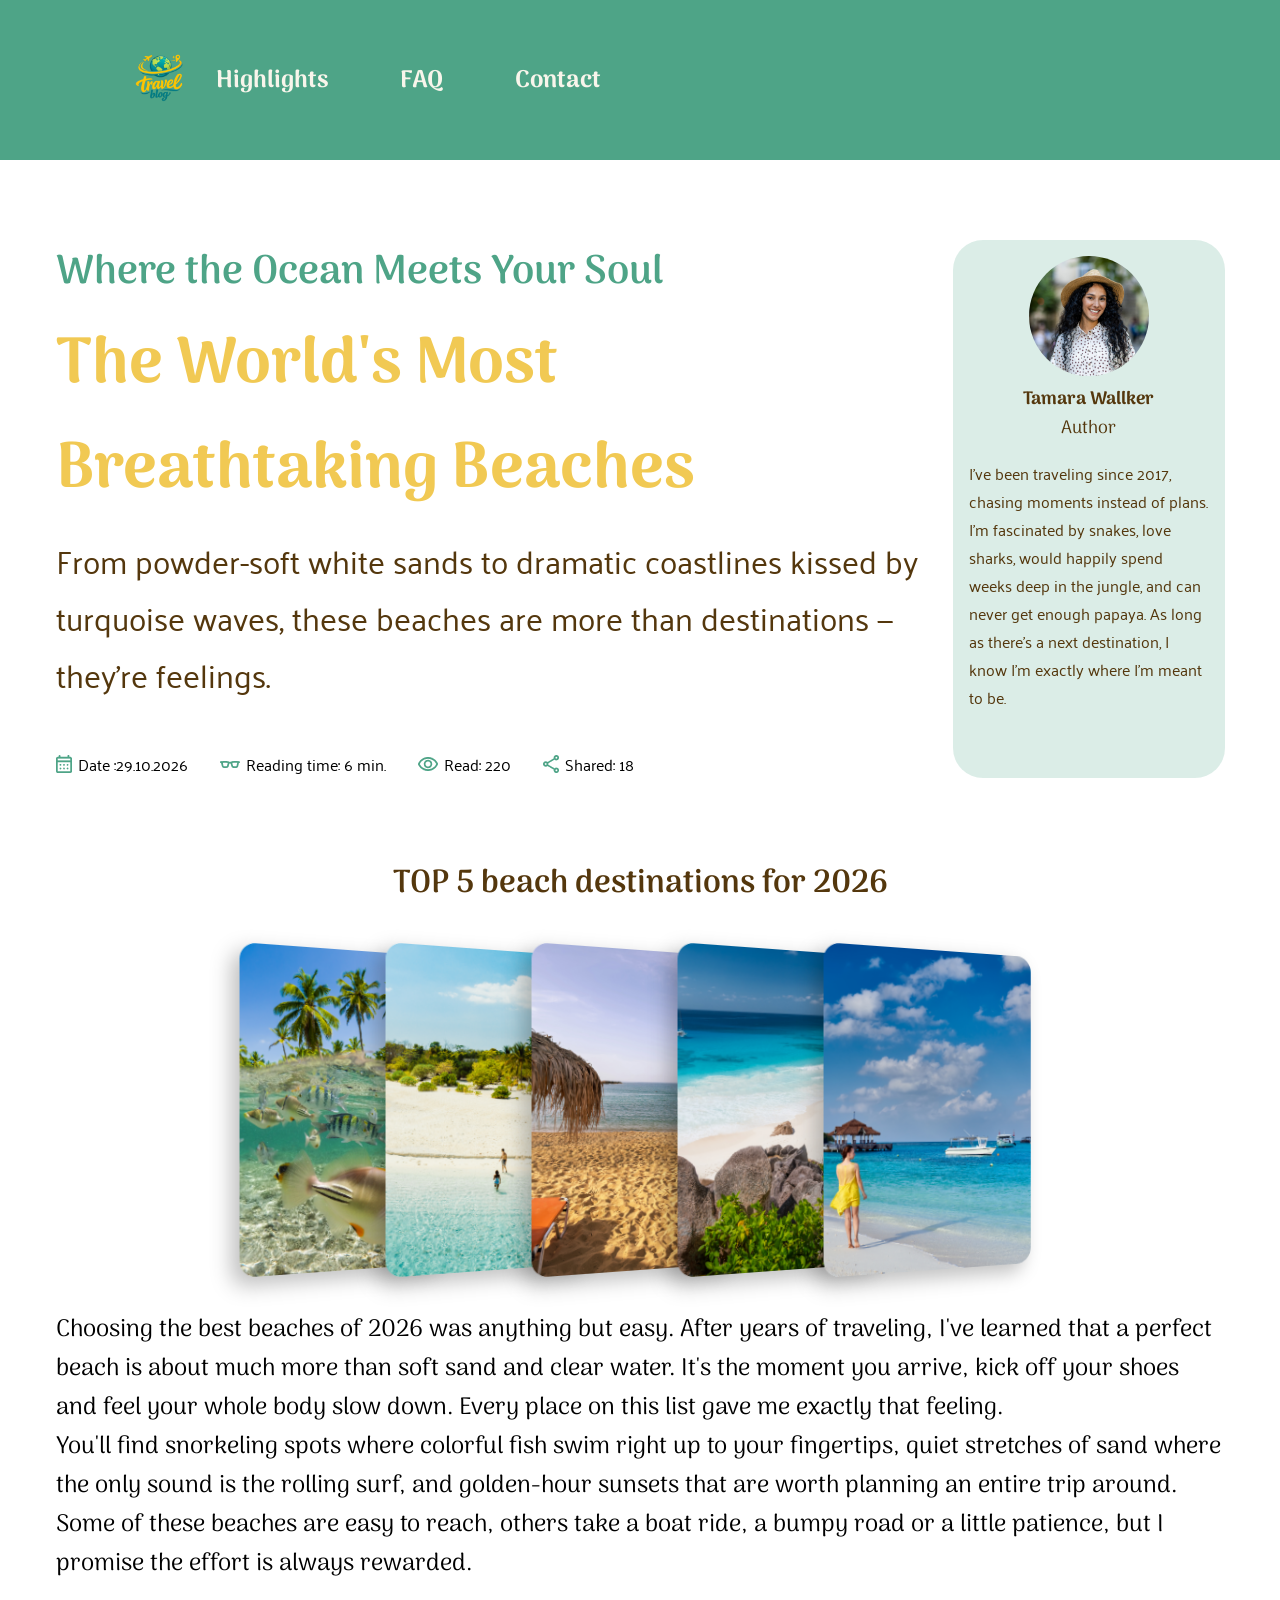
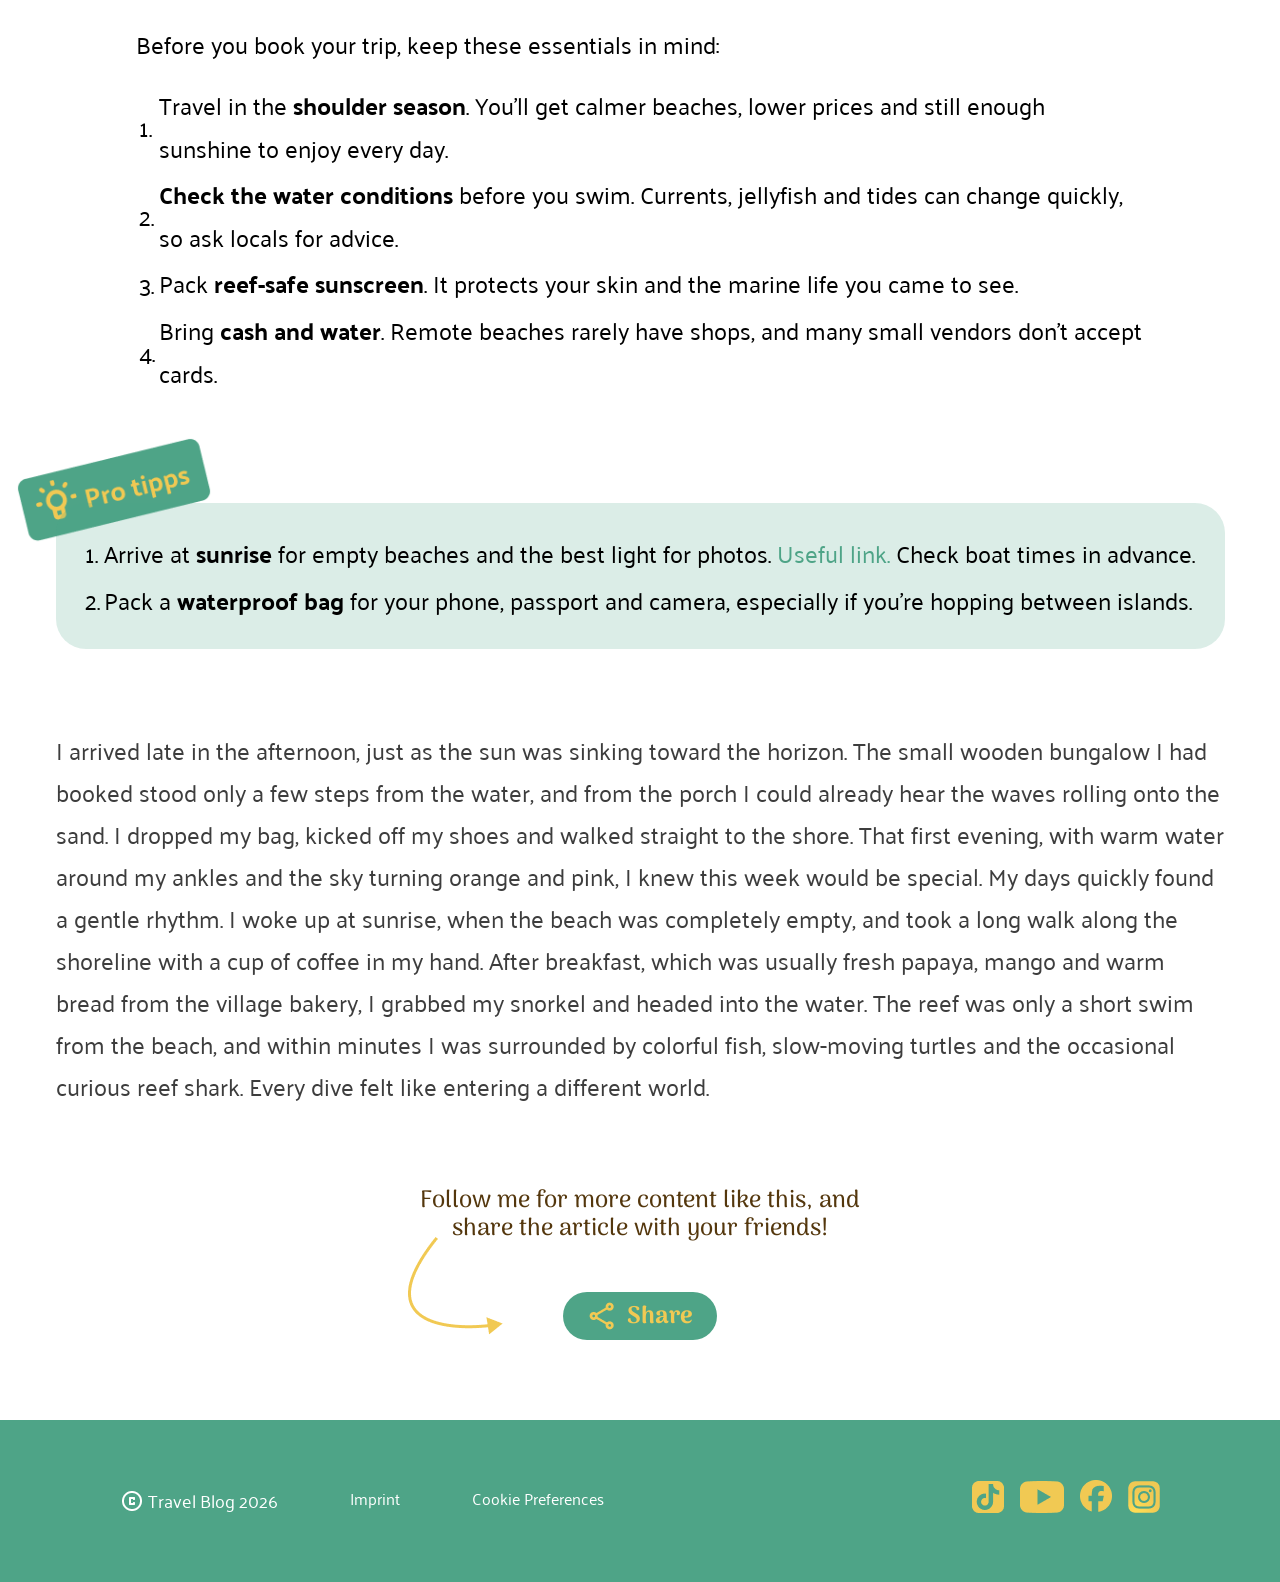
==== article-01.html @ c4eb3f85 "beach-container fix text" ====
<!DOCTYPE html>
<html lang="en">
<head>
    <meta charset="UTF-8">
    <meta name="viewport" content="width=device-width, initial-scale=1.0">
    <title>Travel Blog</title>
    
<link rel="stylesheet" href="./css/variables.css">
<link rel="stylesheet" href="./css/style.css">
<link rel="stylesheet" href="./css/standard.css">
<link rel="stylesheet" href="./css/header.css">
<link rel="stylesheet" href="./css/footer.css">
<link rel="stylesheet" href="./css/font.css">
<link rel="stylesheet" href="./css/article-01.css">


</head>
  <body>
    <div class="header-box">
      <div class="header-content">
        <div class="header-logo">
          <img src="./assets/img/logo.png" alt="Travel" />
        </div>
        <div class="header-links">
          <div>
            <a href="index.html#highlights">Highlights</a>
          </div>
          <div>
            <a href="index.html#faq">FAQ</a>
          </div>
          <div>
            <a href="index.html#contact">Contact</a>
          </div>
        </div>
      </div>
    </div>
    <div>
      <div class="header-text-container">
        <div class="header-text">
          <div><h2>Where the Ocean Meets Your Soul</h2></div>
          <div><h3>The World's Most Breathtaking Beaches</h3></div>
          <div>
            <h1>
              From powder-soft white sands to dramatic coastlines kissed by
              turquoise waves, these beaches are more than destinations —
              they’re feelings.
            </h1>
          </div>
          <div class="header-socials">
            <div>
              <img src="./assets/icons/calendar_month.jpg" alt="calendar" />
              Date :29.10.2026
            </div>
            <div>
              <img src="./assets/icons/eyeglasses_2.jpg" alt="eyeglasses" />
              Reading time: 6 min.
            </div>
            <div>
              <img src="./assets/icons/visibility.jpg" alt="visibility" />
              Read: 220
            </div>
            <div>
              <img src="./assets/icons/share.jpg" alt="share" />
              Shared: 18
            </div>
          </div>
        </div>
        <div class="header-avatar">
          <div class="header-avatar-img">
            <img src="./assets/img/avatar.png" alt="Tamara Wallker" />
          </div>
          <div>
            <div class="header-avatar-text">
              <h3>Tamara Wallker</h3>
              <h2>Author</h2>
            </div>
            <div class="header-avatar-description">
              <h1>
                I’ve been traveling since 2017, chasing moments instead of
                plans. I’m fascinated by snakes, love sharks, would happily
                spend weeks deep in the jungle, and can never get enough papaya.
                As long as there’s a next destination, I know I’m exactly where
                I’m meant to be.
              </h1>
            </div>
          </div>
        </div>
      </div>
    <div class="beach-container">
        <h3>TOP 5 beach destinations for 2026</h3>
        <div class="beach-carousel">
          <img src="./assets/img/carousel-img-1.jpg" alt="img1" />
          <img src="./assets/img/carousel-img-2.jpg" alt="img2" />
          <img src="./assets/img/carousel-img-3.jpg" alt="img3" />
          <img src="./assets/img/carousel-img-4.jpg" alt="img4" />
          <img src="./assets/img/carousel-img-5.jpg" alt="img5" />
        </div>
        <div class="beach-container-text">
        <p>
          Choosing the best beaches of 2026 was anything but easy. After years
          of traveling, I've learned that a perfect beach is about much more
          than soft sand and clear water. It's the moment you arrive, kick off
          your shoes and feel your whole body slow down. Every place on this
          list gave me exactly that feeling.
        </p>
        <p>
          You'll find snorkeling spots where colorful fish swim right up to your
          fingertips, quiet stretches of sand where the only sound is the
          rolling surf, and golden-hour sunsets that are worth planning an
          entire trip around. Some of these beaches are easy to reach, others
          take a boat ride, a bumpy road or a little patience, but I promise the
          effort is always rewarded.
        </p>
        </div>
        <div class="beach-list">
          <p>Before you book your trip, keep these essentials in mind:</p>
          <table>
            <tr>
              <td>1.</td>
              <td>
                Travel in the <strong>shoulder season</strong>. You'll get
                calmer beaches, lower prices and still enough sunshine to enjoy
                every day.
              </td>
            </tr>
            <tr>
              <td>2.</td>
              <td>
                <strong>Check the water conditions</strong> before you swim.
                Currents, jellyfish and tides can change quickly, so ask locals
                for advice.
              </td>
            </tr>
            <tr>
              <td>3.</td>
              <td>
                Pack <strong>reef-safe sunscreen</strong>. It protects your skin
                and the marine life you came to see.
              </td>
            </tr>
            <tr>
              <td>4.</td>
              <td>
                Bring <strong>cash and water</strong>. Remote beaches rarely
                have shops, and many small vendors don't accept cards.
              </td>
            </tr>
          </table>
        </div>

        <div class="pro-tips">
          <div class="pro-tips-img">
            <img src="./assets/img/Frame 436.png" alt="" />
          </div>
          <div class="pro-tips-table">
            <table>
              <tr>
                <td>1.</td>
                <td>
                  Arrive at <strong>sunrise</strong> for empty beaches and the
                  best light for photos. <a href="#">Useful link.</a> Check boat
                  times in advance.
                </td>
              </tr>
              <tr>
                <td>2.</td>
                <td>
                  Pack a <strong>waterproof bag</strong> for your phone,
                  passport and camera, especially if you're hopping between
                  islands.
                </td>
              </tr>
            </table>
          </div>
          <div class="end-text">
            <h6>
              I arrived late in the afternoon, just as the sun was sinking
              toward the horizon. The small wooden bungalow I had booked stood
              only a few steps from the water, and from the porch I could
              already hear the waves rolling onto the sand. I dropped my bag,
              kicked off my shoes and walked straight to the shore. That first
              evening, with warm water around my ankles and the sky turning
              orange and pink, I knew this week would be special. My days
              quickly found a gentle rhythm. I woke up at sunrise, when the
              beach was completely empty, and took a long walk along the
              shoreline with a cup of coffee in my hand. After breakfast, which
              was usually fresh papaya, mango and warm bread from the village
              bakery, I grabbed my snorkel and headed into the water. The reef
              was only a short swim from the beach, and within minutes I was
              surrounded by colorful fish, slow-moving turtles and the
              occasional curious reef shark. Every dive felt like entering a
              different world.
            </h6>
          </div>
        </div>
    </div>
    </div>
    <section class="follow-me">
                <p class="follow-me-text">
                    Follow me for more content like this, and share the article with your friends!
                </p>

                <div class="share-wrapper">
                    <img class="share-arrow" src="./assets/img/Vector_12.png" alt="">
                    <a class="share-button" href="#"> <img src="./assets/icons/Frame 438.png" alt="">Share</a>
                </div>
            </section>
        <footer class="footer-box">
        <div class="footer-content">
            <div class="footer-left">
                <p class="footer-copyright">
                    <img src="./assets/icons/copyright_icon.png" alt="">
                    Travel Blog 2026
                </p>

                <nav class="footer-links">
                    <ul>
                        <li><a href="#">Imprint</a></li>
                        <li><a href="#">Cookie Preferences</a></li>
                    </ul>
                </nav>
            </div>

    

        <div class="footer-socials">
            <a href="#"><img src="./assets/icons/Tiktok_icon 1.png" alt=""></a>
            <a href="#"><img src="./assets/icons/youtube_icon.png" alt=""></a>
            <a href="#"><img src="./assets/icons/facebook_icon.png" alt=""></a>
            <a href="#"><img src="./assets/icons/Instagram_icon.png" alt=""></a>
        </div>

        </div>

    </footer>
  </body>
</html>
---- css/variables.css ----
:root{
    --font-family-pal: 'Palanquin', sans-serif;
    --font-size-16px: 16px;
    --font-weight-400: 400;
}
---- css/style.css ----
* {
    margin: 0;
    box-sizing: border-box;
    font-family: 'Arima';
    scroll-behavior: smooth;
}

.article-content {
    display: flex;
    margin: 0 auto 80px;
    gap: 88px;
    max-width: 1201px;
    flex-direction: column;
}

.header-text {
    display: flex;
    flex-direction: column;
    gap: 8px;
    flex: 1 1 400px;
    min-width: 0;
}

.header-text-container {
    display: flex;
    flex-wrap: wrap;
    gap: 16px;
    width: 100%;
    max-width: 1201px;
    margin: 80px auto 0;
    padding: 0 16px;
}

.header-avatar {
    flex: 0 0 272px;
    max-width: 100%;
    border-radius: 30px;
    background-color: #4EA48733;
    display: flex;
    flex-direction: column;
    align-items: center;
}

.header-avatar-text {
    display: flex;
    flex-direction: column;
    align-items: center;
}

.header-avatar-description {
    display: flex;
    flex-direction: column;
    align-items: center;
    gap: 8px;
    padding: 16px;
}

.header-avatar-img {
    margin-top: 16px;
}

.header-avatar img {
    border-radius: 50%;
    object-fit: cover;
    object-position: 70% 50%;
}

.header-socials {
    display: flex;
    flex-direction: row;
    gap: 32px;
    margin-top: 40px;
}

.header-socials div {
    display: flex;
    align-items: center;
    gap: 6px;
}

.beach-container {
    width: 100%;
    max-width: 1201px;
    margin: 80px auto 0;
    padding: 0 16px;
}

.beach-carousel {
    display: flex;
    justify-content: center;
    margin-bottom: 40px;
}

.beach-carousel img {
    width: 220px;
    height: 320px;
    object-fit: cover;
    border-radius: 16px;
    transform: perspective(800px) rotateY(20deg);
    box-shadow: -8px 8px 20px rgba(0, 0, 0, 0.25);
    transition: transform 0.3s;
}

.beach-carousel img:not(:first-child) {
    margin-left: -74px;
}

.beach-carousel img:hover {
    transform: perspective(800px) rotateY(20deg) translateY(-12px);
}

.beach-container-text {
    font-size: 24px;
    font-family: 'Arima';
}

.beach-list {
    display: flex;
    margin-top: 40px;
    align-items: flex-start;
    flex-direction: column;
    gap: 16px;
    margin-left: 80px;
    margin-right: 80px;
}

.pro-tips {
    display: flex;
    flex-direction: column;
}

.pro-tips-table {
    display: flex;
    text-align: left;
    border-radius: 30px;
    background-color: #4EA48733;
    padding: 26px 16px 24px 16px;
    justify-content: center;
}

.pro-tips-img {
    display: flex;
    margin-bottom: -40px;
    margin-left: -40px;
}
.pro-tips-img img{
    width: 196px;
}

.end-text {
    display: flex;
    margin-top: 80px;

}

.follow-me{
    display: flex;
    flex-direction: column;
    align-items: center;
    gap: 48px;

}

.share-button{
    height: 48px;
    display: flex;
    align-items: center;
    text-decoration: none;
    font-size: 24px;
    font-family: 'arima';
    font-weight: 700;
    font-style: bold;
    background-color: #4EA487;
    color: #F1C953;
    border-radius: 40px;
    padding: 0px 24px;
    gap: 8px;

}

.share-button img{
    width: 32px;
}

.share-wrapper{
    position: relative;
}

.share-arrow{
    position: absolute;
    right: 100%;
    top:-55px;
    padding: 0px 60px;
}

.follow-me-text{
    max-width: 463px;
    text-align: center;
}
.footer-box{
    margin-top: 80px;
}
.follow-me {
    margin-top: 80px;
}
---- css/header.css ----
.header-box{
    display: flex;
    gap: 16px;
    background-color:#4EA487;
    width: 100%;
    min-height: 128px;
}
.header-content{
    display: flex;
    justify-content: space-between;
    align-items: center;
    padding: 40px 120px;
    flex-wrap: wrap;
    gap: 16px;
    
}
.header-logo{
    width: 80px;
    height: 80px;
    display: flex;
}
.header-links{
    display: flex;
    gap: 72px;
}

.header-links ul{
    list-style-type: none;
     display: flex;
    gap: 72px;

    margin: 0;
    padding: 0;
}
---- css/footer.css ----
.footer-box {
    width: 100%;
    background-color: #4EA487;
}

.footer-content {
    display: flex;
    justify-content: space-between;
    align-items: center;
    padding: 60px 120px;
}

.footer-left {
    display: flex;
    align-items: center;
    gap: 72px;

}

.footer-left ul {
    display: flex;
    gap: 72px;
    list-style-type: none;
    padding: 0;
    margin: 0;
}

.footer-copyright {
    display: flex;
    align-items: center;
    gap: 4px;


}

.footer-links a {
    text-decoration: none;
    
}

.footer-socials {
    display: flex;
    align-items: center;
    gap: 16px;

}
---- css/font.css ----
/* palanquin-regular - latin */
@font-face {
    font-display: swap;
    /* Check https://developer.mozilla.org/en-US/docs/Web/CSS/@font-face/font-display for other options. */
    font-family: 'Palanquin';
    font-style: normal;
    font-weight: 400;
    src: url('../assets/fonts/palanquin-v17-latin-regular.woff2') format('woff2');
    /* Chrome 36+, Opera 23+, Firefox 39+, Safari 12+, iOS 10+ */
}

/* palanquin-700 - latin */
@font-face {
    font-display: swap;
    /* Check https://developer.mozilla.org/en-US/docs/Web/CSS/@font-face/font-display for other options. */
    font-family: 'Palanquin';
    font-style: normal;
    font-weight: 700;
    src: url('../assets/fonts/palanquin-v17-latin-700.woff2') format('woff2');
    /* Chrome 36+, Opera 23+, Firefox 39+, Safari 12+, iOS 10+ */
}

/* arima-regular - latin */
@font-face {
    font-display: swap;
    /* Check https://developer.mozilla.org/en-US/docs/Web/CSS/@font-face/font-display for other options. */
    font-family: 'Arima';
    font-style: normal;
    font-weight: 400;
    src: url('../assets/fonts/arima-v7-latin-regular.woff2') format('woff2');
    /* Chrome 36+, Opera 23+, Firefox 39+, Safari 12+, iOS 10+ */
}

/* arima-600 - latin */
@font-face {
    font-display: swap;
    /* Check https://developer.mozilla.org/en-US/docs/Web/CSS/@font-face/font-display for other options. */
    font-family: 'Arima';
    font-style: normal;
    font-weight: 600;
    src: url('../assets/fonts/arima-v7-latin-600.woff2') format('woff2');
    /* Chrome 36+, Opera 23+, Firefox 39+, Safari 12+, iOS 10+ */
}

/* arima-700 - latin */
@font-face {
    font-display: swap;
    /* Check https://developer.mozilla.org/en-US/docs/Web/CSS/@font-face/font-display for other options. */
    font-family: 'Arima';
    font-style: normal;
    font-weight: 700;
    src: url('../assets/fonts/arima-v7-latin-700.woff2') format('woff2');
    /* Chrome 36+, Opera 23+, Firefox 39+, Safari 12+, iOS 10+ */
}
/* arima-500 - latin */
@font-face {
  font-display: swap; /* Check https://developer.mozilla.org/en-US/docs/Web/CSS/@font-face/font-display for other options. */
  font-family: 'Arima';
  font-style: normal;
  font-weight: 500;
  src: url('../assets/fonts/arima-v7-latin-500.woff2') format('woff2'); /* Chrome 36+, Opera 23+, Firefox 39+, Safari 12+, iOS 10+ */
}










.header-links a {
    text-decoration: none;
    color: #F8F5EB;
    font-size: 24px;
    font-weight: 700;
}

.header-text h1 {
    font-size: 32px;
    font-weight: 400;
    font-family: 'Palanquin';
    color: #54370D;
}

.header-text h2 {
    font-weight: 600;
    color: #4EA487;
    font-size: 40px;
}

.header-text h3 {
    color: #F1C953;
    font-size: 64px;
    font-weight: 700;
}

.article-subtitle {
    font-weight: 600;
    color: #4EA487;
    font-size: 40px;
}

.header-text .article-title {
    color: #F1C953;
    font-size: 64px;
    font-weight: 700;
    font-family: 'Arima';
}

.article-intro {
    font-size: 32px;
    font-weight: 400;
    font-family: 'Palanquin';
    color: #54370D;
}

.article-text {
    font-family: 'Palanquin';
    font-size: 24px;
    font-weight: 400;
    line-height: 1.2;
    color: #3D3D3D;
    padding: 0px 16px;
}

.header-avatar img {
    width: 120px;
    height: 120px;
}

.header-avatar h1 {
    font-size: 16px;
    font-weight: 400;
    font-family: 'Palanquin';
    color: #54370D;
}

.header-avatar h2 {
    color: #54370D;
    font-weight: 400;
    font-size: 18px;
    font-style: bold;
}

.header-avatar h3 {
    font-size: 18px;
    color: #54370D;
    font-weight: 700;
}

.header-avatar .author-name {
    font-size: 18px;
    color: #54370D;
    font-weight: 700;
}

.header-avatar .author-role {
    color: #54370D;
    font-weight: 400;
    font-size: 18px;
    font-style: bold;
}

.header-avatar .author-text {
    font-size: 16px;
    font-weight: 400;
    font-family: 'Palanquin';
    color: #54370D;
}



.header-socials div {
    font-family: var(--font-family-pal);
    font-size: var(--font-size-16px);
    font-weight: var(--font-weight-400);
}

.beach-container h3 {
    text-align: center;
    font-family: 'Arima', sans-serif;
    font-size: 32px;
    font-weight: 600;
    color: #54370D;
    margin-bottom: 40px;
}

.beach-list * {
    font-family: 'Palanquin', sans-serif;
    font-size: 24px;
}

.beach-list strong {
    font-weight: 700;
}

.beach-list {
    font-weight: 400;
    margin-bottom: 40px;
}

.pro-tips-table * {
    font-family: 'Palanquin', sans-serif;
    font-size: 24px;
    text-decoration: none;
}

.pro-tips-table a {
    color: #4EA487;
}

.end-text * {
    font-family: 'Palanquin', sans-serif;
    font-size: 24px;
    font-weight: 400;
    color: #3D3D3D;
}

.follow-me-text{
    text-align: center;
    font-family: 'arima';
    font-weight: 500;
    font-size: 24px;
    line-height: 1.2;
    color: #54370D;

}

.footer-copyright{
    font-family: 'Palanquin';
    font-weight: 400;
    font-size: 18px;
    line-height: 1.2;
    color: #FFFFFF;
}

.footer-links a{
    font-family: 'Palanquin';
    font-weight: 400;
    font-size: 16px;
    line-height: 1.2;
    color: #FFFFFF;
}
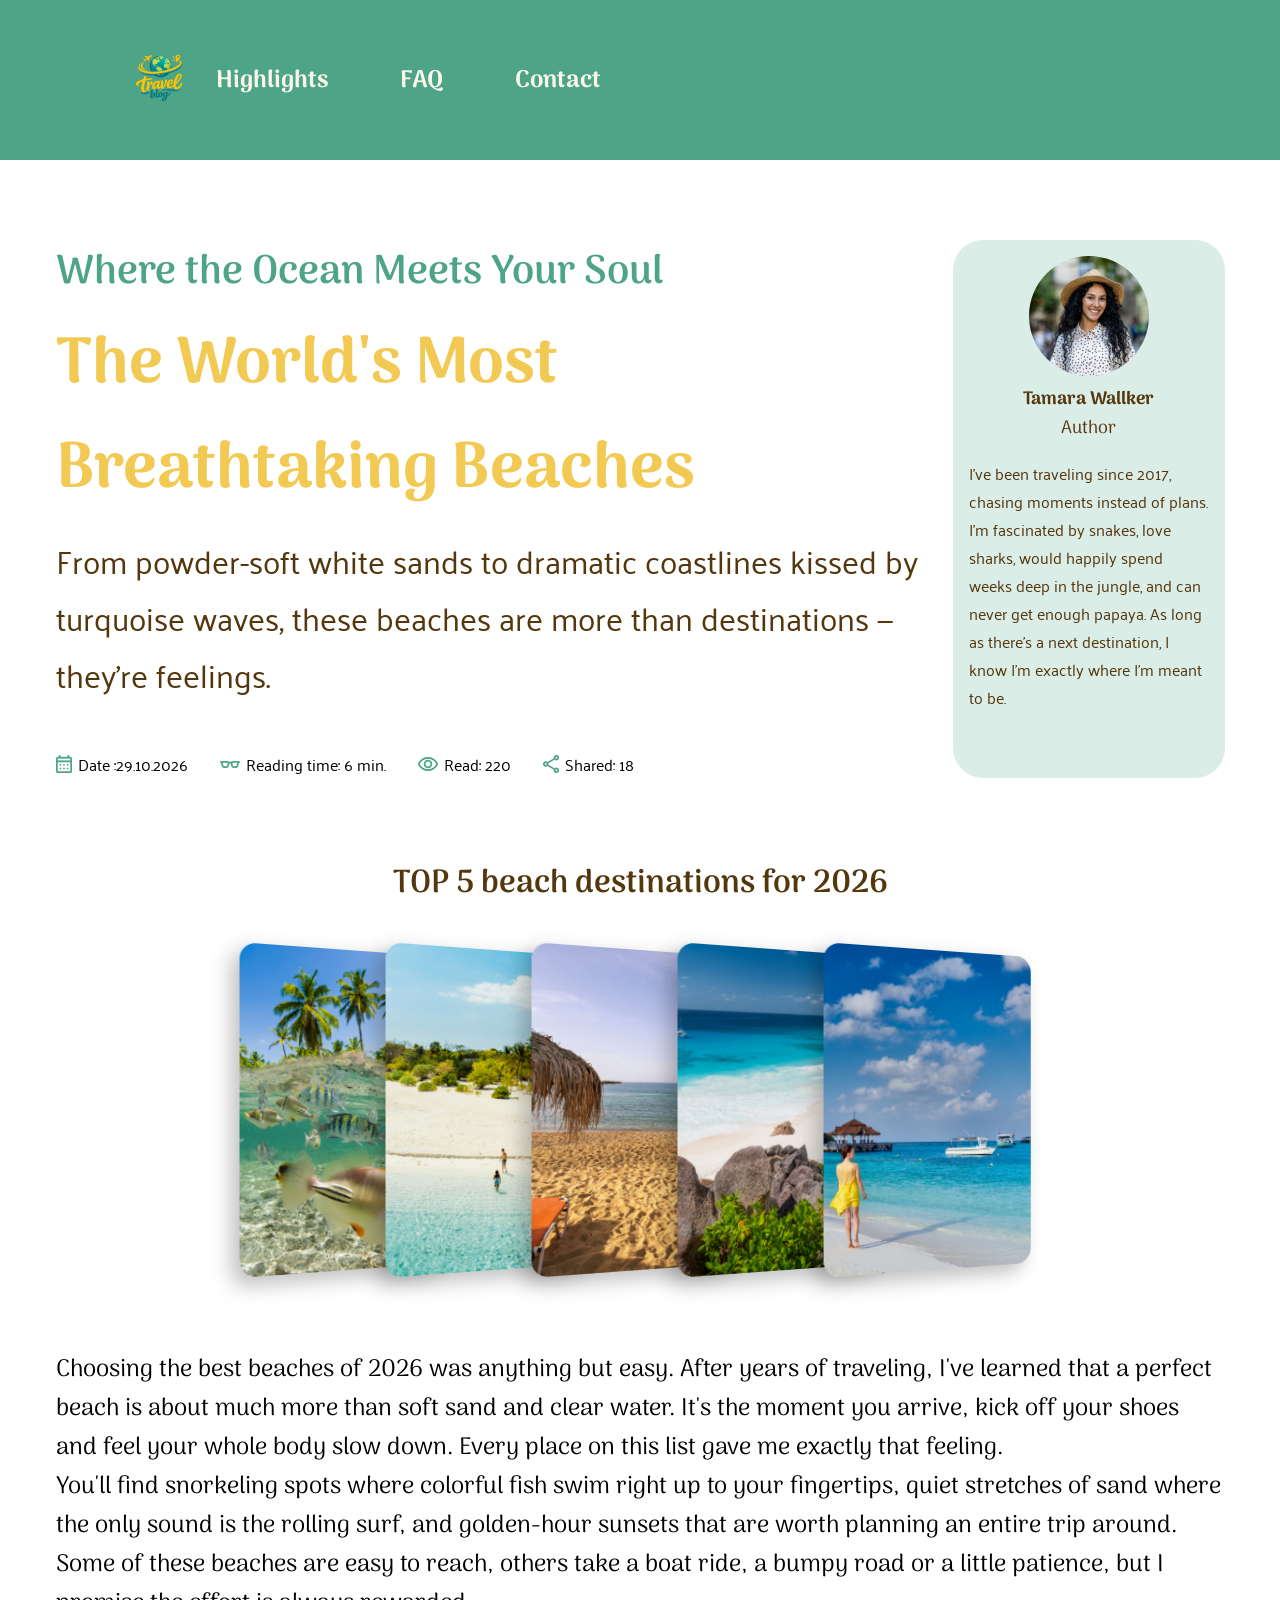
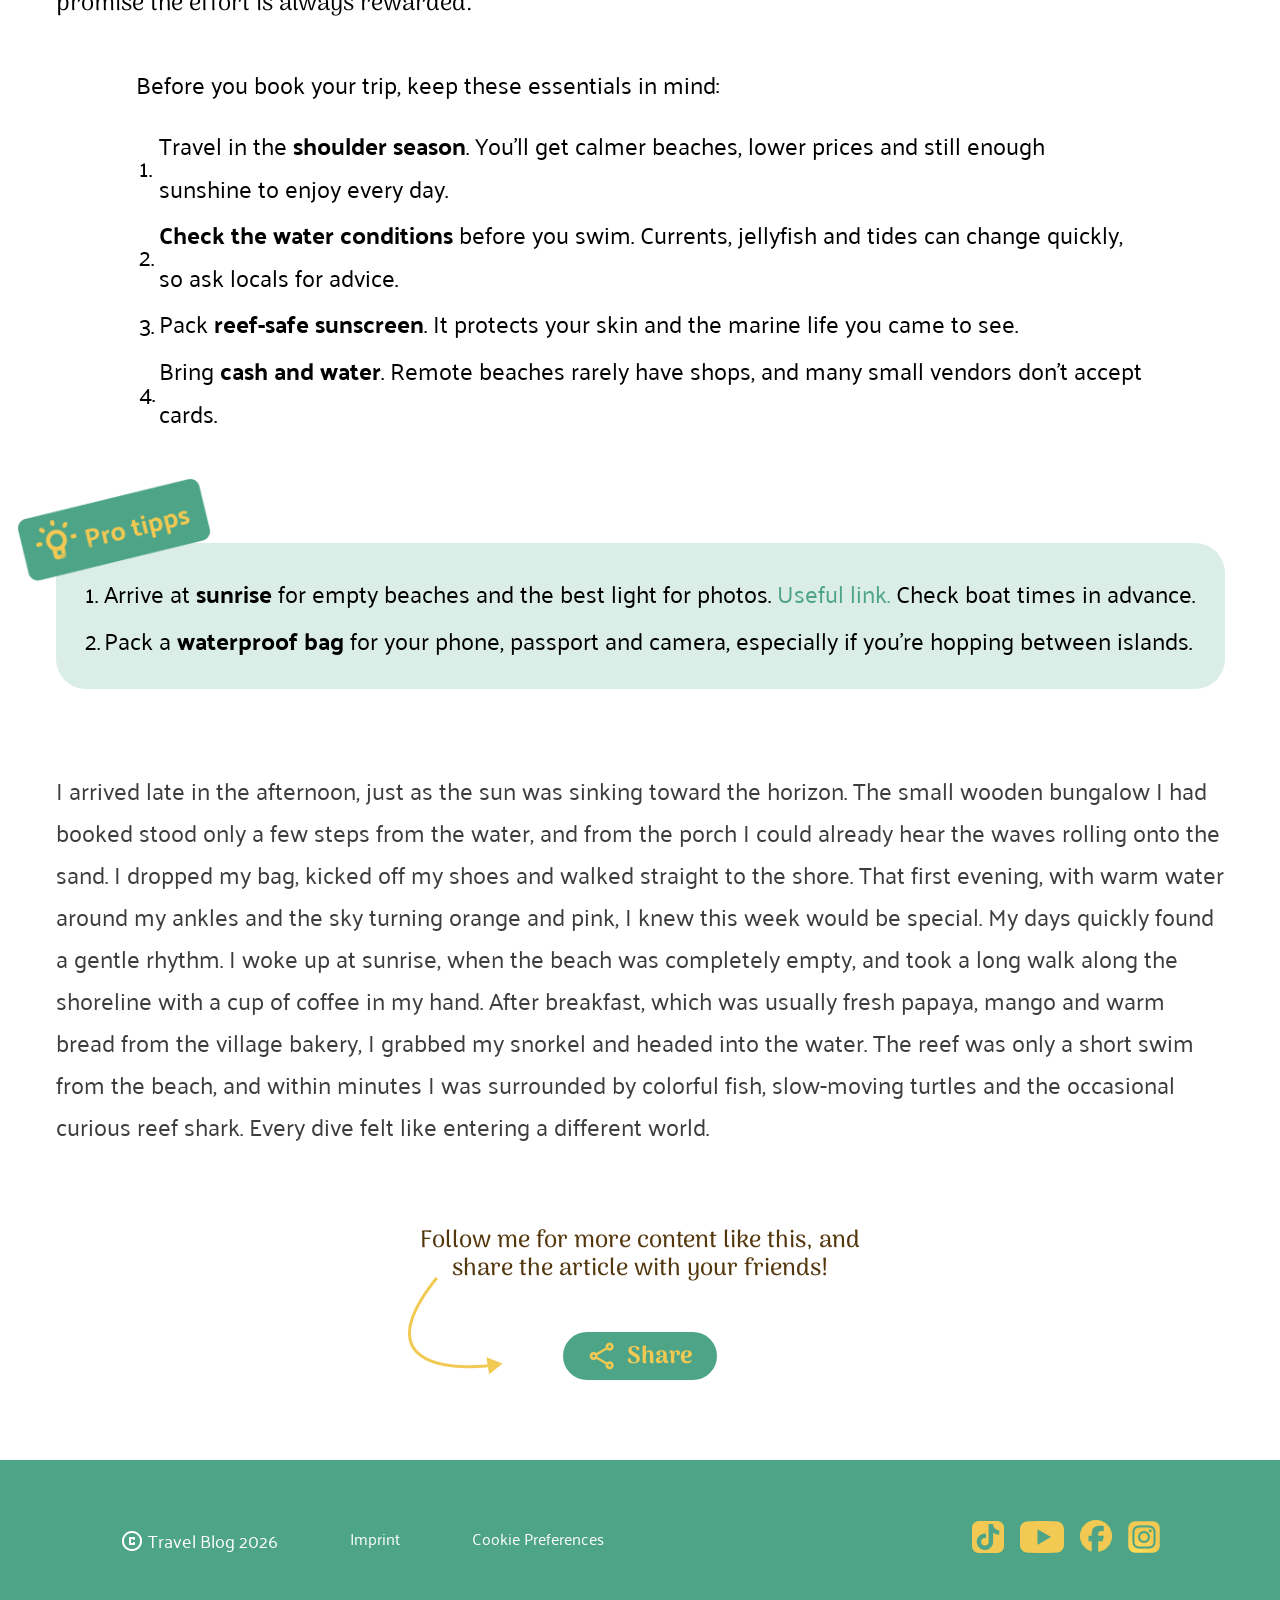
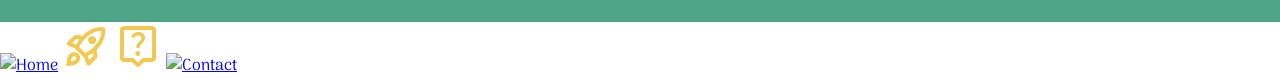
==== commit 1ad08acb: "Kontaktformular gestylt, responsiv-allgemein.css und Menü-Bar (ohne CSS) hinzugefügt" ====
--- a/article-01.html
+++ b/article-01.html
@@ -12,7 +12,7 @@
 <link rel="stylesheet" href="./css/footer.css">
 <link rel="stylesheet" href="./css/font.css">
 <link rel="stylesheet" href="./css/article-01.css">
-
+<link rel="stylesheet" href="./css/responsiv-allgemein.css" />
 
 </head>
   <body>
@@ -233,5 +233,13 @@
         </div>
 
     </footer>
+
+    <nav class="mobile-nav">
+  <a href="index.html"><img src="./assets/icons/home.jpg" alt="Home" /></a>
+  <a href="index.html#highlights"><img src="./assets/icons/rocket_launch.jpg" alt="Highlights" /></a>
+  <a href="index.html#faq"><img src="./assets/icons/live_help.jpg" alt="FAQ" /></a>
+  <a href="index.html#contact"><img src="./assets/icons/contact_page.jpg" alt="Contact" /></a>
+</nav>
+
   </body>
 </html>
--- a/css/variables.css
+++ b/css/variables.css
@@ -2,4 +2,9 @@
     --font-family-pal: 'Palanquin', sans-serif;
     --font-size-16px: 16px;
     --font-weight-400: 400;
-}+}
+
+:root {
+  --color-yellow: #f1c953;
+  --color-green: #4ea487;
+}
--- a/css/style.css
+++ b/css/style.css
@@ -112,6 +112,7 @@
 .beach-container-text {
     font-size: 24px;
     font-family: 'Arima';
+    margin-top : 80px;
 }
 
 .beach-list {
@@ -202,4 +203,13 @@
 }
 .follow-me {
     margin-top: 80px;
-}+}
+.FAQ{
+    display: flex;
+    flex-direction: column;
+    text-align: center;
+}
+.FAQ-header{
+    display: flex;
+    flex-direction: column;
+}
--- a/css/font.css
+++ b/css/font.css
@@ -18,6 +18,15 @@
     font-weight: 700;
     src: url('../assets/fonts/palanquin-v17-latin-700.woff2') format('woff2');
     /* Chrome 36+, Opera 23+, Firefox 39+, Safari 12+, iOS 10+ */
+}
+
+/* palanquin-dark-600 - latin */
+@font-face {
+  font-display: swap; /* Check https://developer.mozilla.org/en-US/docs/Web/CSS/@font-face/font-display for other options. */
+  font-family: 'Palanquin Dark';
+  font-style: normal;
+  font-weight: 600;
+  src: url('../assets/fonts/palanquin-dark-v17-latin-600.woff2') format('woff2'); /* Chrome 36+, Opera 23+, Firefox 39+, Safari 12+, iOS 10+ */
 }
 
 /* arima-regular - latin */
@@ -243,4 +252,37 @@
     line-height: 1.2;
     color: #FFFFFF;
 }
-
+.highlight-section h2{
+    font-family: 'Arima';
+    font-weight: 700;
+    font-size: 52px;
+    line-height: 1.2;
+    color: #4EA487;
+}
+.highlight-section p{
+    font-family: 'Palanquin';
+    font-weight: 500;
+    font-size: 24px;
+    line-height: 1.1;
+    color: #54370D;
+}
+
+.slide-text h3{
+    font-family: 'Palanquin Dark';
+    font-size: 48px;
+    font-style: SemiBold;
+    font-weight: 600;
+    color: #FFFFFF;
+    line-height: 100%;
+}
+
+.slide-text p{
+font-family: 'Palanquin';
+font-weight: 400;
+font-style: Regular;
+font-size: 28px;
+color: #FFFFFF;
+}
+.FAQ{
+    font-size: 24px;
+}
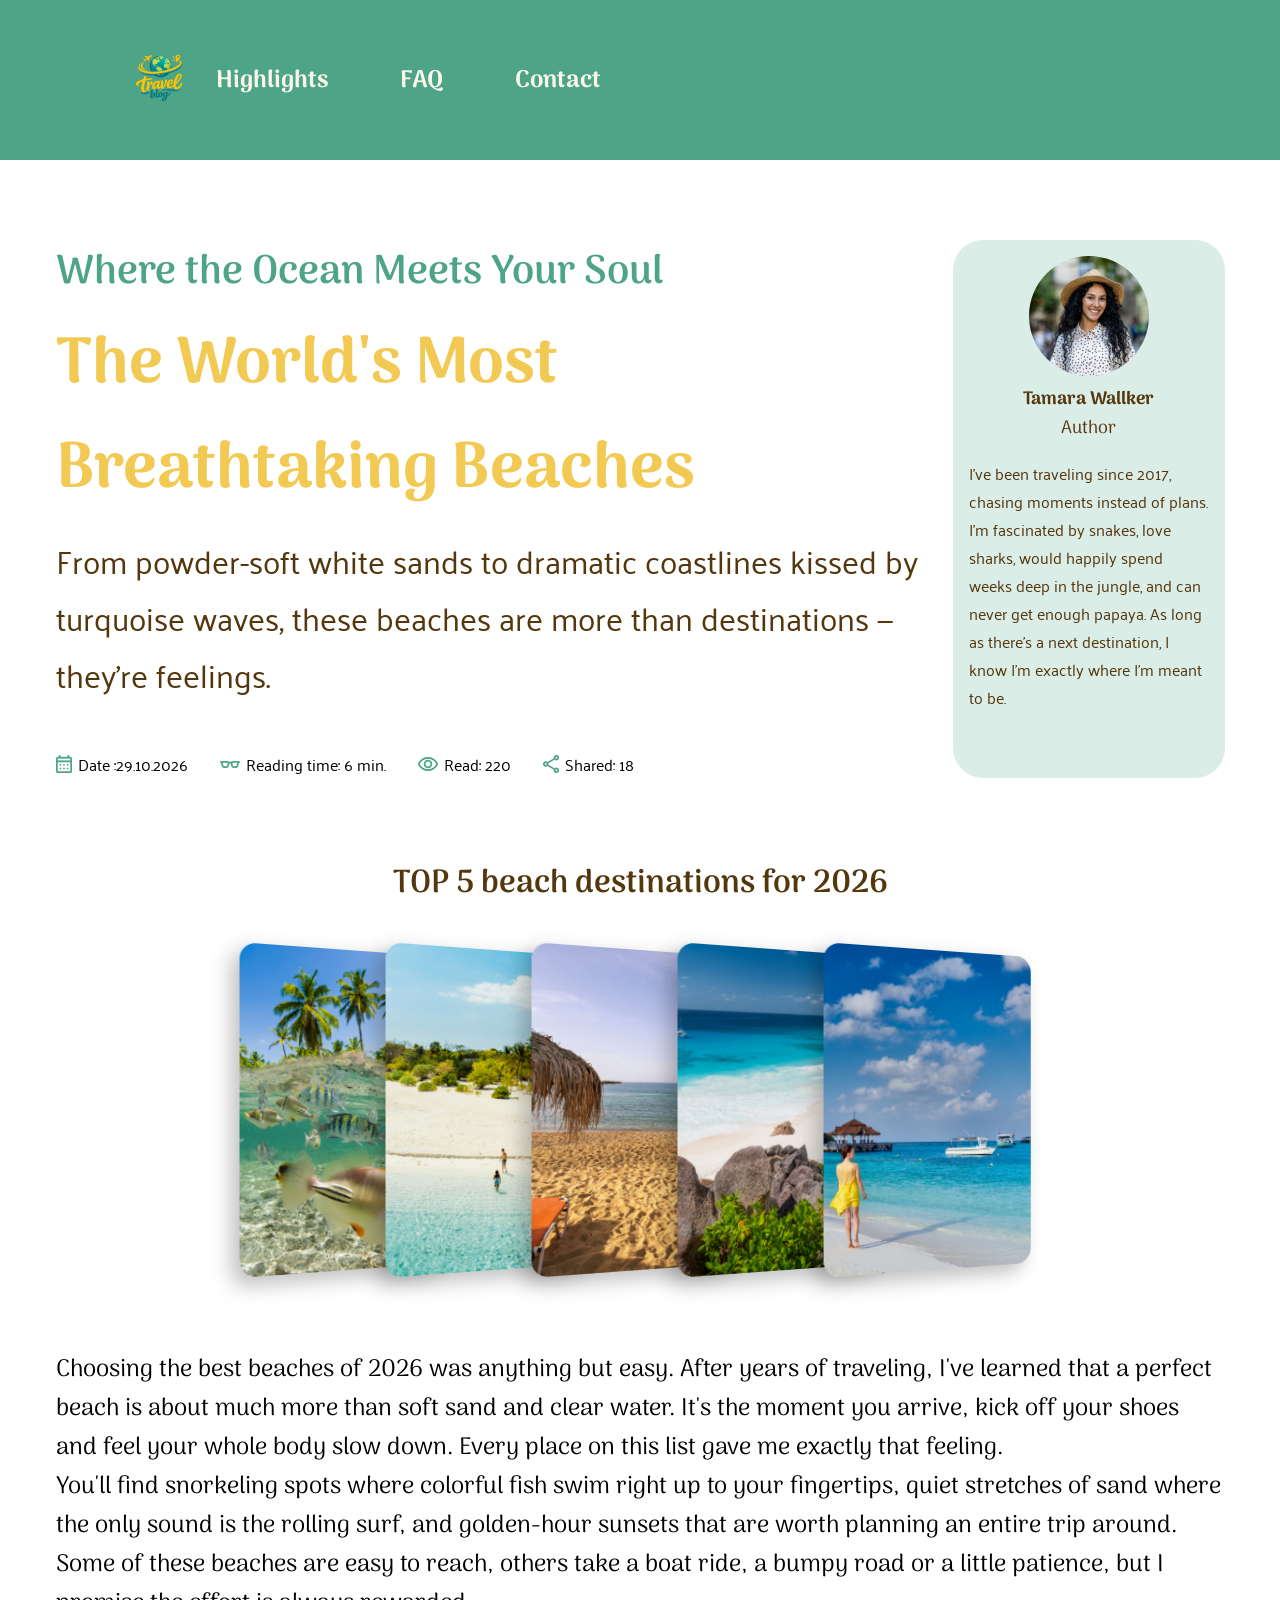
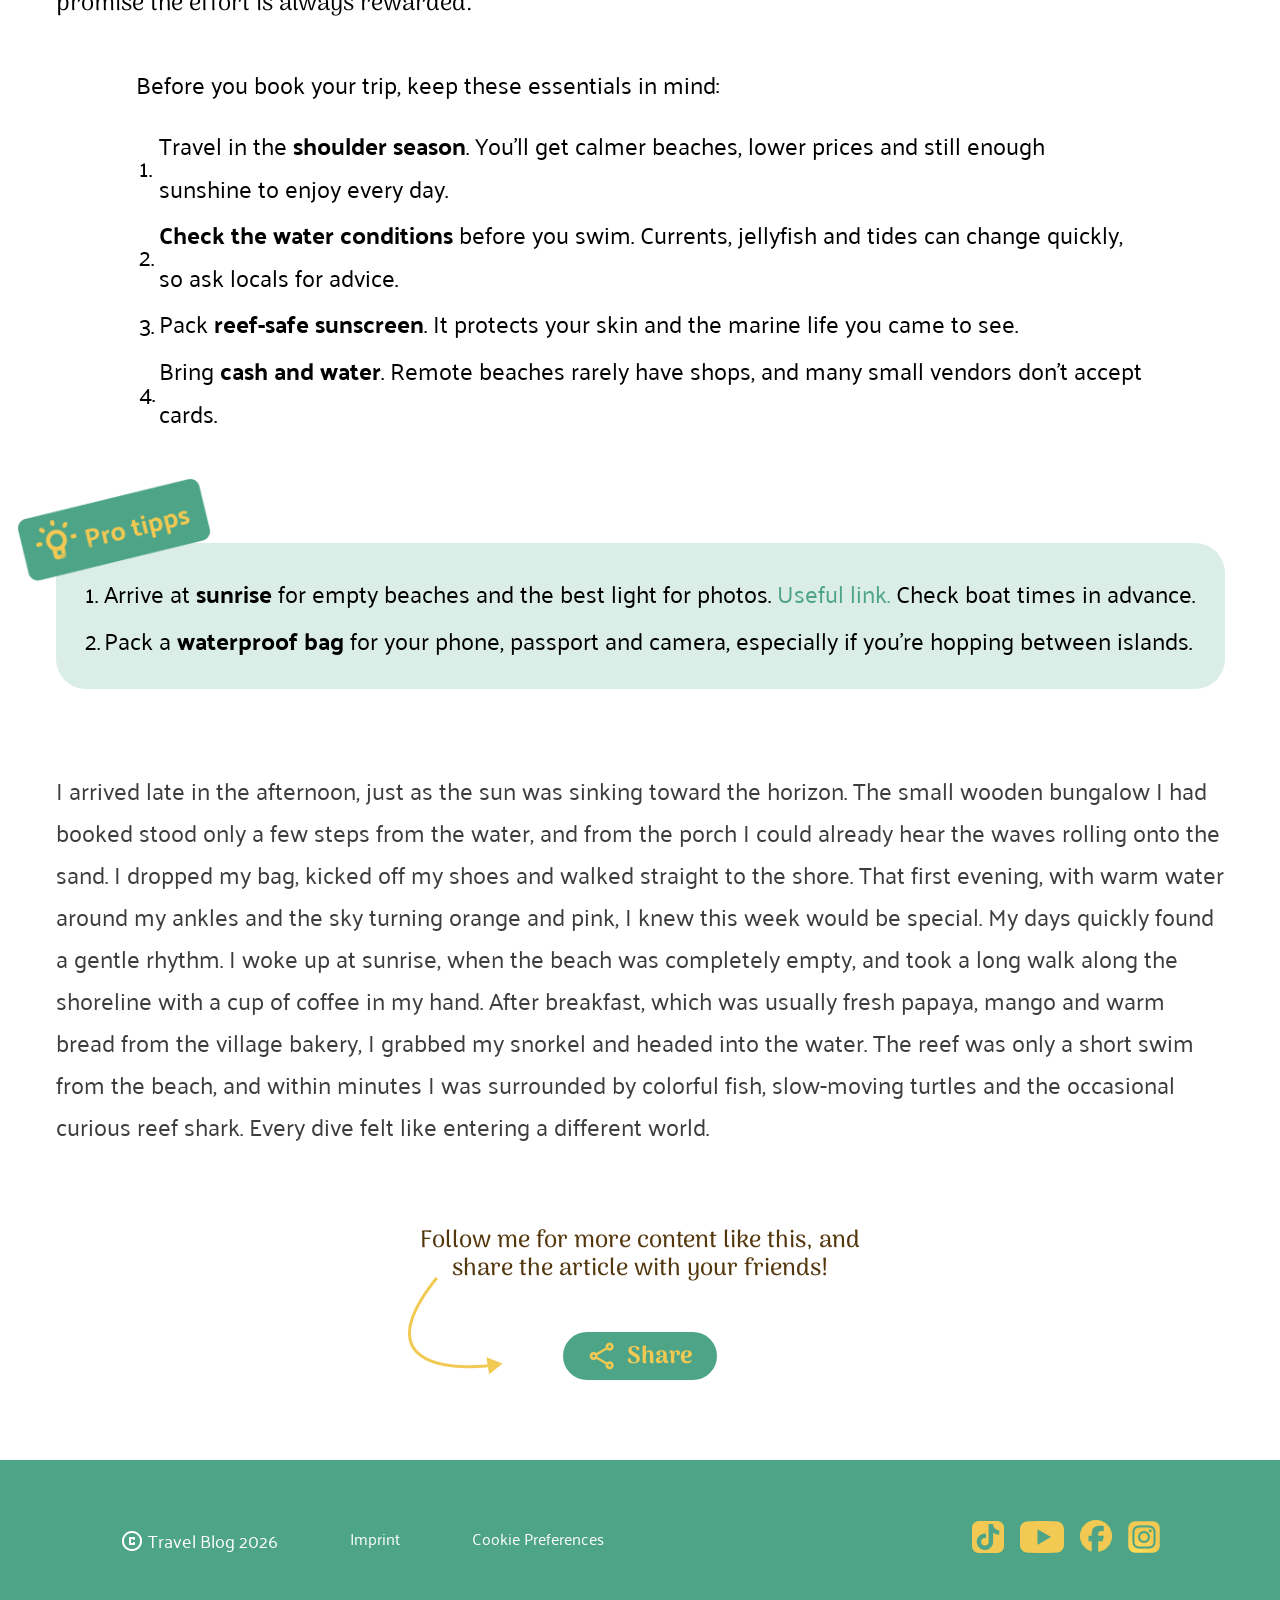
==== commit b1373821: "menü_bar_icons hinzugefügt" ====
--- a/article-01.html
+++ b/article-01.html
@@ -234,11 +234,11 @@
 
     </footer>
 
-    <nav class="mobile-nav">
-  <a href="index.html"><img src="./assets/icons/home.jpg" alt="Home" /></a>
-  <a href="index.html#highlights"><img src="./assets/icons/rocket_launch.jpg" alt="Highlights" /></a>
-  <a href="index.html#faq"><img src="./assets/icons/live_help.jpg" alt="FAQ" /></a>
-  <a href="index.html#contact"><img src="./assets/icons/contact_page.jpg" alt="Contact" /></a>
+  <nav class="mobile-nav">
+  <a href="index.html"><img src="./assets/icons/Home.png" alt="Home" /></a>
+  <a href="index.html#highlights"><img src="./assets/icons/rocket_launch_green.png" alt="Highlights" /></a>
+  <a href="index.html#faq"><img src="./assets/icons/live_help_green.png" alt="FAQ" /></a>
+  <a href="index.html#contact"><img src="./assets/icons/person_pin_green.png" alt="Contact" /></a>
 </nav>
 
   </body>
--- a/css/style.css
+++ b/css/style.css
@@ -213,3 +213,6 @@
     display: flex;
     flex-direction: column;
 }
+.mobile-nav {
+  display: none;
+}
--- a/css/responsiv-allgemein.css
+++ b/css/responsiv-allgemein.css
@@ -0,0 +1,39 @@
+@media (max-width: 600px) {
+  .mobile-nav {
+    display: flex;
+    justify-content: center;
+    align-items: center;
+    gap: 64px;
+    position: fixed;
+    bottom: 0;
+    left: 0;
+    width: 100%;
+    padding: 24px 25px;
+    background-color: var(--color-yellow);
+    box-sizing: border-box;
+    z-index: 10;
+  }
+
+  .mobile-nav a {
+    position: relative;
+    display: flex;
+  }
+
+  .mobile-nav img {
+    width: 32px;
+    height: 32px;
+  }
+
+  .mobile-nav a:not(:last-child)::after {
+    content: "";
+    position: absolute;
+    top: 50%;
+    left: 100%;
+    width: 64px;
+    border-top: 2px dashed var(--color-green);
+  }
+
+  body {
+    padding-bottom: 88px;
+  }
+}
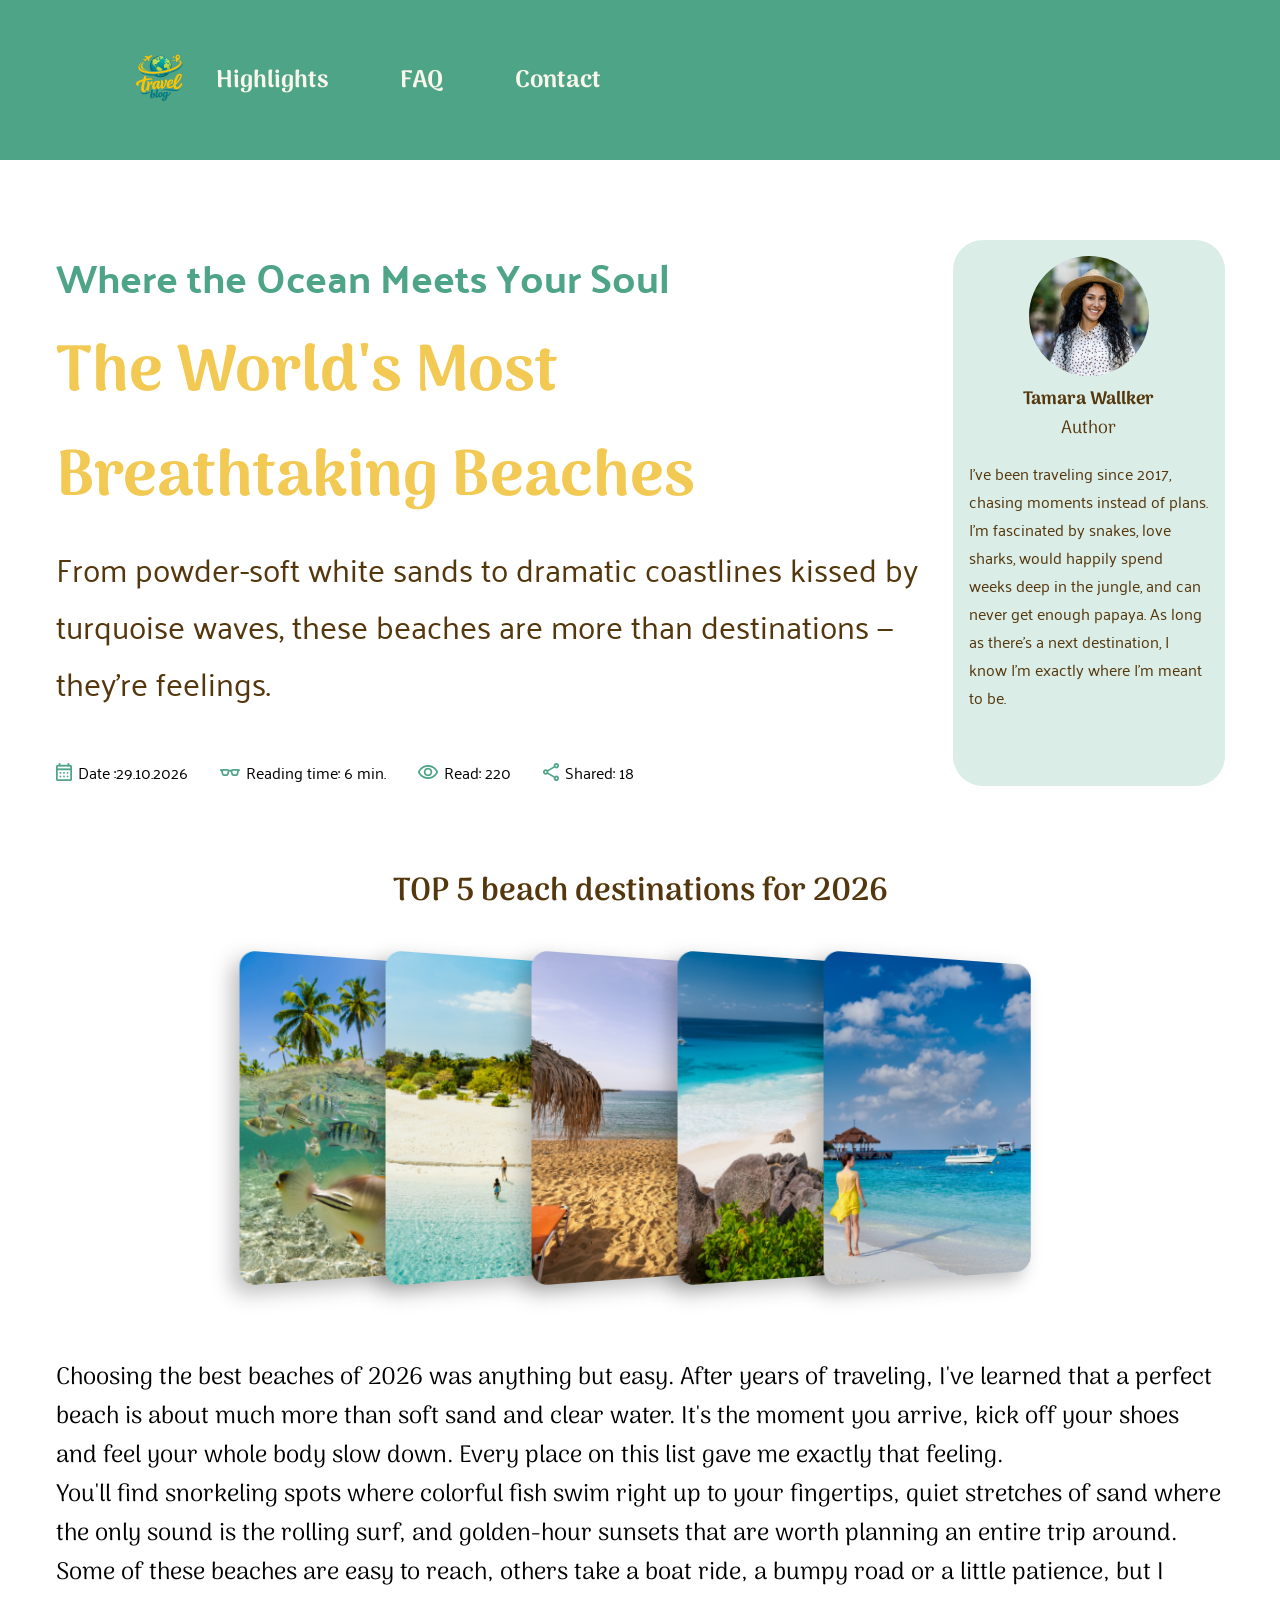
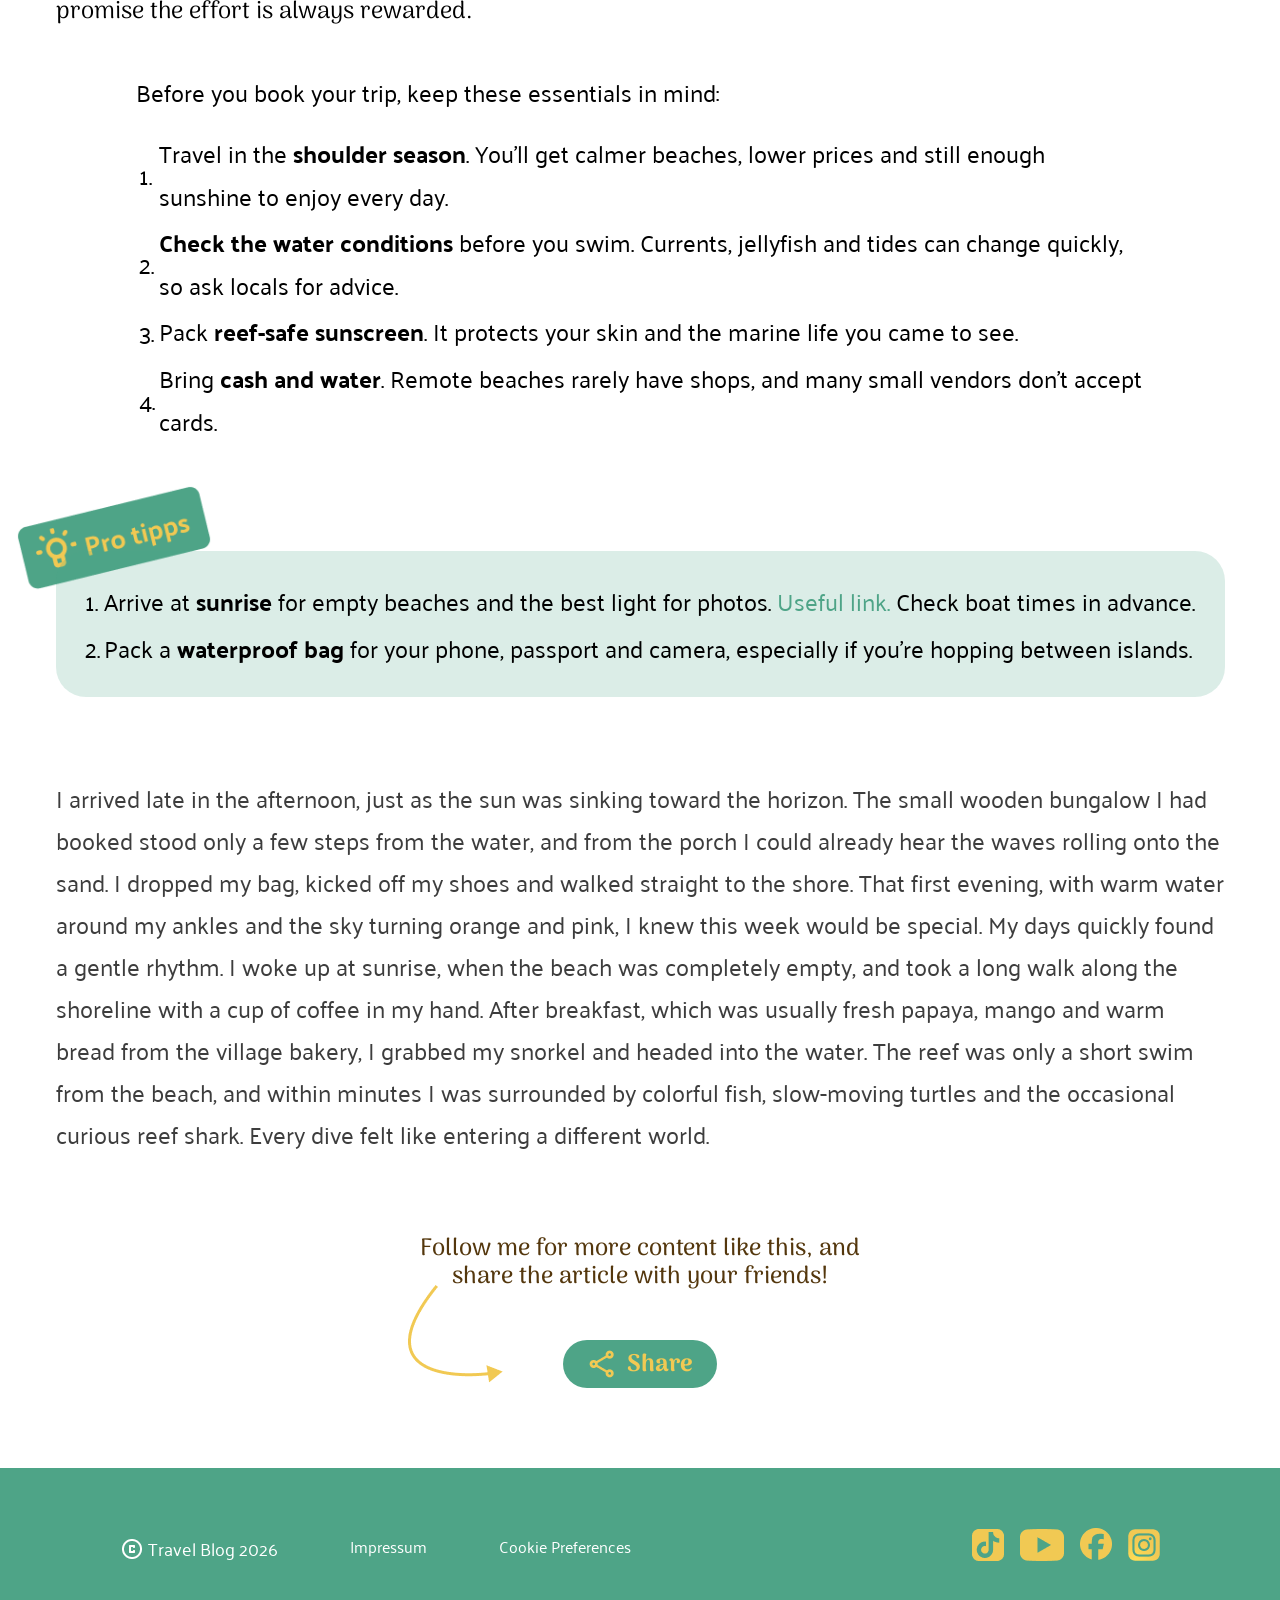
==== commit e608eb1f: "Impressum-Seite angelegt, im Footer verlinkt und neue Bilder hinzugefügt" ====
--- a/article-01.html
+++ b/article-01.html
@@ -1,20 +1,19 @@
-<!DOCTYPE html>
+<!doctype html>
 <html lang="en">
-<head>
-    <meta charset="UTF-8">
-    <meta name="viewport" content="width=device-width, initial-scale=1.0">
+  <head>
+    <meta charset="UTF-8" />
+    <meta name="viewport" content="width=device-width, initial-scale=1.0" />
     <title>Travel Blog</title>
-    
-<link rel="stylesheet" href="./css/variables.css">
-<link rel="stylesheet" href="./css/style.css">
-<link rel="stylesheet" href="./css/standard.css">
-<link rel="stylesheet" href="./css/header.css">
-<link rel="stylesheet" href="./css/footer.css">
-<link rel="stylesheet" href="./css/font.css">
-<link rel="stylesheet" href="./css/article-01.css">
-<link rel="stylesheet" href="./css/responsiv-allgemein.css" />
-
-</head>
+
+    <link rel="stylesheet" href="./css/variables.css" />
+    <link rel="stylesheet" href="./css/style.css" />
+    <link rel="stylesheet" href="./css/standard.css" />
+    <link rel="stylesheet" href="./css/header.css" />
+    <link rel="stylesheet" href="./css/footer.css" />
+    <link rel="stylesheet" href="./css/font.css" />
+    <link rel="stylesheet" href="./css/article-01.css" />
+    <link rel="stylesheet" href="./css/responsiv-allgemein.css" />
+  </head>
   <body>
     <div class="header-box">
       <div class="header-content">
@@ -86,31 +85,65 @@
           </div>
         </div>
       </div>
-    <div class="beach-container">
+      <div class="beach-container">
         <h3>TOP 5 beach destinations for 2026</h3>
         <div class="beach-carousel">
-          <img src="./assets/img/carousel-img-1.jpg" alt="img1" />
-          <img src="./assets/img/carousel-img-2.jpg" alt="img2" />
-          <img src="./assets/img/carousel-img-3.jpg" alt="img3" />
-          <img src="./assets/img/carousel-img-4.jpg" alt="img4" />
-          <img src="./assets/img/carousel-img-5.jpg" alt="img5" />
+          <input
+            type="radio"
+            name="beach"
+            value="beach-1"
+            checked
+            aria-label="Image 1"
+          />
+          <input
+            type="radio"
+            name="beach"
+            value="beach-2"
+            aria-label="Image 2"
+          />
+          <input
+            type="radio"
+            name="beach"
+            value="beach-3"
+            aria-label="Image 3"
+          />
+          <input
+            type="radio"
+            name="beach"
+            value="beach-4"
+            aria-label="Image 4"
+          />
+          <input
+            type="radio"
+            name="beach"
+            value="beach-5"
+            aria-label="Image 5"
+          />
+
+          <div class="beach-carousel-wrapper">
+            <img src="./assets/img/carousel-img-1.jpg" alt="img1" />
+            <img src="./assets/img/carousel-img-2.jpg" alt="img2" />
+            <img src="./assets/img/carousel-img-3.jpg" alt="img3" />
+            <img src="./assets/img/carousel-img-4.jpg" alt="img4" />
+            <img src="./assets/img/carousel-img-5.jpg" alt="img5" />
+          </div>
         </div>
         <div class="beach-container-text">
-        <p>
-          Choosing the best beaches of 2026 was anything but easy. After years
-          of traveling, I've learned that a perfect beach is about much more
-          than soft sand and clear water. It's the moment you arrive, kick off
-          your shoes and feel your whole body slow down. Every place on this
-          list gave me exactly that feeling.
-        </p>
-        <p>
-          You'll find snorkeling spots where colorful fish swim right up to your
-          fingertips, quiet stretches of sand where the only sound is the
-          rolling surf, and golden-hour sunsets that are worth planning an
-          entire trip around. Some of these beaches are easy to reach, others
-          take a boat ride, a bumpy road or a little patience, but I promise the
-          effort is always rewarded.
-        </p>
+          <p>
+            Choosing the best beaches of 2026 was anything but easy. After years
+            of traveling, I've learned that a perfect beach is about much more
+            than soft sand and clear water. It's the moment you arrive, kick off
+            your shoes and feel your whole body slow down. Every place on this
+            list gave me exactly that feeling.
+          </p>
+          <p>
+            You'll find snorkeling spots where colorful fish swim right up to
+            your fingertips, quiet stretches of sand where the only sound is the
+            rolling surf, and golden-hour sunsets that are worth planning an
+            entire trip around. Some of these beaches are easy to reach, others
+            take a boat ride, a bumpy road or a little patience, but I promise
+            the effort is always rewarded.
+          </p>
         </div>
         <div class="beach-list">
           <p>Before you book your trip, keep these essentials in mind:</p>
@@ -193,53 +226,62 @@
             </h6>
           </div>
         </div>
-    </div>
+      </div>
     </div>
     <section class="follow-me">
-                <p class="follow-me-text">
-                    Follow me for more content like this, and share the article with your friends!
-                </p>
-
-                <div class="share-wrapper">
-                    <img class="share-arrow" src="./assets/img/Vector_12.png" alt="">
-                    <a class="share-button" href="#"> <img src="./assets/icons/Frame 438.png" alt="">Share</a>
-                </div>
-            </section>
-        <footer class="footer-box">
-        <div class="footer-content">
-            <div class="footer-left">
-                <p class="footer-copyright">
-                    <img src="./assets/icons/copyright_icon.png" alt="">
-                    Travel Blog 2026
-                </p>
-
-                <nav class="footer-links">
-                    <ul>
-                        <li><a href="#">Imprint</a></li>
-                        <li><a href="#">Cookie Preferences</a></li>
-                    </ul>
-                </nav>
-            </div>
-
-    
+      <p class="follow-me-text">
+        Follow me for more content like this, and share the article with your
+        friends!
+      </p>
+
+      <div class="share-wrapper">
+        <img class="share-arrow" src="./assets/img/Vector_12.png" alt="" />
+        <img
+          class="share-arrow share-arrow-mobile"
+          src="./assets/icons/share-arrow-mobile.png"
+          alt=""
+        />
+        <a class="share-button" href="#">
+          <img src="./assets/icons/Frame 438.png" alt="" />Share</a
+        >
+      </div>
+    </section>
+    <footer class="footer-box">
+      <div class="footer-content">
+        <div class="footer-left">
+          <p class="footer-copyright">
+            <img src="./assets/icons/copyright_icon.png" alt="" />
+            Travel Blog 2026
+          </p>
+
+          <nav class="footer-links">
+            <ul>
+              <li><a href="impressum.html">Impressum</a></li>
+              <li><a href="#">Cookie Preferences</a></li>
+            </ul>
+          </nav>
+        </div>
 
         <div class="footer-socials">
-            <a href="#"><img src="./assets/icons/Tiktok_icon 1.png" alt=""></a>
-            <a href="#"><img src="./assets/icons/youtube_icon.png" alt=""></a>
-            <a href="#"><img src="./assets/icons/facebook_icon.png" alt=""></a>
-            <a href="#"><img src="./assets/icons/Instagram_icon.png" alt=""></a>
-        </div>
-
-        </div>
-
+          <a href="#"><img src="./assets/icons/Tiktok_icon 1.png" alt="" /></a>
+          <a href="#"><img src="./assets/icons/youtube_icon.png" alt="" /></a>
+          <a href="#"><img src="./assets/icons/facebook_icon.png" alt="" /></a>
+          <a href="#"><img src="./assets/icons/Instagram_icon.png" alt="" /></a>
+        </div>
+      </div>
     </footer>
 
-  <nav class="mobile-nav">
-  <a href="index.html"><img src="./assets/icons/Home.png" alt="Home" /></a>
-  <a href="index.html#highlights"><img src="./assets/icons/rocket_launch_green.png" alt="Highlights" /></a>
-  <a href="index.html#faq"><img src="./assets/icons/live_help_green.png" alt="FAQ" /></a>
-  <a href="index.html#contact"><img src="./assets/icons/person_pin_green.png" alt="Contact" /></a>
-</nav>
-
+    <nav class="mobile-nav">
+      <a href="index.html"><img src="./assets/icons/Home.png" alt="Home" /></a>
+      <a href="index.html#highlights"
+        ><img src="./assets/icons/rocket_launch_green.png" alt="Highlights"
+      /></a>
+      <a href="index.html#faq"
+        ><img src="./assets/icons/live_help_green.png" alt="FAQ"
+      /></a>
+      <a href="index.html#contact"
+        ><img src="./assets/icons/person_pin_green.png" alt="Contact"
+      /></a>
+    </nav>
   </body>
-</html>+</html>
--- a/css/style.css
+++ b/css/style.css
@@ -215,4 +215,21 @@
 }
 .mobile-nav {
   display: none;
+}
+
+.share-arrow-mobile {
+    display: none;
+}
+.beach-carousel input {
+  display: none;
+}
+
+.beach-carousel-wrapper {
+  display: flex;
+  justify-content: center;
+}
+.header-text h2 {
+    font-family: 'palanquin', sans-serif;
+    font-weight: 600;
+    color: #54370D;
 }
--- a/css/responsiv-allgemein.css
+++ b/css/responsiv-allgemein.css
@@ -1,39 +1,372 @@
+.mobile-nav {
+    display: none;
+}
+
 @media (max-width: 600px) {
-  .mobile-nav {
-    display: flex;
-    justify-content: center;
-    align-items: center;
-    gap: 64px;
-    position: fixed;
-    bottom: 0;
-    left: 0;
-    width: 100%;
-    padding: 24px 25px;
-    background-color: var(--color-yellow);
-    box-sizing: border-box;
-    z-index: 10;
-  }
-
-  .mobile-nav a {
+
+    .mobile-nav {
+        display: flex;
+        justify-content: center;
+        align-items: center;
+        gap: 64px;
+        position: fixed;
+        bottom: 0;
+        left: 0;
+        width: 100%;
+        padding: 24px 25px;
+        background-color: var(--color-yellow);
+        box-sizing: border-box;
+        z-index: 10;
+    }
+
+    .mobile-nav a {
+        display: flex;
+    }
+
+    .mobile-nav img {
+        width: 40px;
+        height: 40px;
+    }
+
+    body {
+        padding-bottom: 88px;
+    }
+
+    .header-links {
+        display: none;
+    }
+
+    .header-content {
+        display: flex;
+        flex-direction: column;
+        align-items: center;
+        width: 100%;
+    }
+
+    .header-logo {
+        display: flex;
+        justify-content: center;
+        width: 100%;
+        margin: 0;
+        padding: 0;
+    }
+
+    .header-logo img {
+        max-width: 100%;
+        height: auto;
+    }
+
+    .footer-box .footer-content {
+        display: flex;
+        justify-content: space-between;
+        align-items: flex-end;
+        padding: 30px 24px;
+        background-color: var(--color-green);
+        box-sizing: border-box;
+    }
+
+    .footer-box .footer-left {
+        display: flex;
+        flex-direction: column-reverse;
+        gap: 8px;
+    }
+
+    .footer-box .footer-links ul {
+        display: flex;
+        flex-direction: column;
+        gap: 8px;
+        margin: 0;
+        padding: 0;
+        list-style-type: none;
+    }
+
+    .footer-box .footer-left p,
+    .footer-box .footer-links a {
+        margin: 0;
+        color: #ffffff;
+        font-size: 14px;
+    }
+
+    .footer-box .footer-copyright {
+        display: flex;
+        align-items: center;
+        gap: 4px;
+    }
+
+    .footer-box .footer-socials {
+        display: flex;
+        gap: 12px;
+    }
+
+    .footer-box .footer-socials img {
+        width: 24px;
+        height: 24px;
+    }
+
+    .header-text-container,
+    .article-content .header-text-container {
+        display: flex;
+        flex-direction: column;
+        gap: 24px;
+        margin: 0;
+        padding: 24px 15px 0;
+        height: auto;
+        box-sizing: border-box;
+    }
+
+    .header-text,
+    .article-content .header-text {
+        display: flex;
+        flex-direction: column;
+        gap: 8px;
+        margin: 0;
+        padding: 0;
+        width: 100%;
+        height: auto;
+    }
+
+    .header-text h2,
+    .header-text .article-subtitle {
+        font-family: 'Palanquin';
+        font-size: 20px;
+        font-weight: 400;
+        margin: 0;
+    }
+
+    .header-text h3,
+    .header-text .article-title {
+        font-size: 40px;
+        line-height: 1;
+        margin: 0;
+    }
+
+    .header-text h1,
+    .header-text .article-intro {
+        font-size: 18px;
+        line-height: 1.2;
+        margin: 0;
+    }
+
+    .header-socials,
+    .article-content .header-socials {
+        display: flex;
+        flex-wrap: wrap;
+        gap: 8px 16px;
+        max-width: 345px;
+        margin: 16px 0 0;
+        padding: 0;
+    }
+
+    .header-socials div {
+        display: flex;
+        align-items: center;
+        gap: 4px;
+        font-size: 16px;
+        white-space: nowrap;
+    }
+
+    .header-socials img {
+        width: 16px;
+        height: 16px;
+    }
+
+    .header-avatar,
+    .article-content .header-avatar {
+        display: flex;
+        flex-direction: column;
+        align-items: center;
+        text-align: center;
+        gap: 16px;
+        width: 100%;
+        max-width: none;
+        height: auto;
+        margin: 0;
+        padding: 16px 8px;
+        border-radius: 30px;
+        background-color: rgba(78, 164, 135, 0.2);
+        box-sizing: border-box;
+    }
+
+    .header-avatar .header-avatar-img img {
+        width: 120px;
+        height: 120px;
+        max-width: none;
+        border-radius: 50%;
+        object-fit: cover;
+    }
+
+    .header-avatar-text h3,
+    .header-avatar-text .author-name {
+        font-size: 16px;
+        font-weight: 700;
+        margin: 0;
+    }
+
+    .header-avatar-text h2,
+    .header-avatar-text .author-role {
+        font-size: 16px;
+        margin: 0;
+    }
+
+    .header-avatar-description h1,
+    .header-avatar-description .author-text {
+        font-size: 16px;
+        line-height: 1.2;
+        margin: 16px 0 0;
+    }
+
+    .beach-container {
+        padding: 0 15px;
+        margin-top: 88px;
+        box-sizing: border-box;
+    }
+
+    .beach-container img {
+        max-width: 100%;
+        height: auto;
+    }
+}
+
+@media (max-width: 600px) {
+
+    .pro-tips-img {
+        position: relative;
+        z-index: 1;
+        margin-left: 0;
+        margin-bottom: -28px;
+    }
+
+    .pro-tips-img img {
+        width: 196px;
+        height: auto;
+    }
+
+    .pro-tips .pro-tips-table {
+        padding: 26px 16px 24px 16px;
+    }
+
+    .pro-tips-table ol {
+        margin: 0;
+        padding-left: 20px;
+    }
+
+    .pro-tips .pro-tips-table li {
+        font-family: 'Palanquin';
+        font-size: 16px;
+        line-height: 1.2;
+    }
+
+    .pro-tips .pro-tips-table strong,
+    .pro-tips .pro-tips-table a {
+        font-size: inherit;
+    }
+
+    .follow-me {
+        margin-top: 8px;
+        margin-bottom: 40px;
+    }
+
+    .follow-me-text {
+        max-width: 330px;
+        font-size: 18px;
+        line-height: 1.2;
+    }
+
+    .share-arrow {
+        display: none;
+    }
+
+    .share-arrow.share-arrow-mobile {
+        display: block;
+        width: 38px;
+        padding: 0;
+        right: calc(100% + 48px);
+        top: -38px;
+    }
+}
+@media (max-width: 600px) {
+  .beach-carousel {
     position: relative;
-    display: flex;
-  }
-
-  .mobile-nav img {
-    width: 32px;
-    height: 32px;
-  }
-
-  .mobile-nav a:not(:last-child)::after {
-    content: "";
+    height: 400px;
+    overflow: hidden;
+    align-items: flex-end;
+    gap: 10px;
+  }
+
+  .beach-carousel-wrapper {
     position: absolute;
-    top: 50%;
-    left: 100%;
-    width: 64px;
-    border-top: 2px dashed var(--color-green);
-  }
-
-  body {
-    padding-bottom: 88px;
-  }
+    top: 16px;
+    left: calc(50% - 110px);
+    width: max-content;
+    justify-content: flex-start;
+    gap: 24px;
+    transition: transform 0.5s ease-in-out;
+  }
+
+  .beach-carousel .beach-carousel-wrapper img,
+  .beach-carousel .beach-carousel-wrapper img:not(:first-child),
+  .beach-carousel .beach-carousel-wrapper img:hover {
+    flex: 0 0 220px;
+    width: 220px;
+    height: 320px;
+    margin-left: 0;
+    border-radius: 16px;
+    box-shadow: 0 8px 20px rgba(0, 0, 0, 0.25);
+    transform: scale(0.85);
+    transition: transform 0.5s ease-in-out;
+  }
+
+
+  .beach-carousel input {
+    display: block;
+    z-index: 2;
+    margin-bottom: 20px;
+    appearance: none;
+    width: 18px;
+    height: 18px;
+    border-radius: 50%;
+    background-color: #4EA48740;
+    cursor: pointer;
+  }
+
+  .beach-carousel input:checked {
+    width: 36px;
+    border-radius: 9px;
+    background-color: var(--color-green);
+  }
+
+  
+  .beach-carousel input[value="beach-1"]:checked ~ .beach-carousel-wrapper { transform: translateX(0); }
+  .beach-carousel input[value="beach-2"]:checked ~ .beach-carousel-wrapper { transform: translateX(-244px); }
+  .beach-carousel input[value="beach-3"]:checked ~ .beach-carousel-wrapper { transform: translateX(-488px); }
+  .beach-carousel input[value="beach-4"]:checked ~ .beach-carousel-wrapper { transform: translateX(-732px); }
+  .beach-carousel input[value="beach-5"]:checked ~ .beach-carousel-wrapper { transform: translateX(-976px); }
+
+
+  .beach-carousel input[value="beach-1"]:checked ~ .beach-carousel-wrapper img:nth-child(1),
+  .beach-carousel input[value="beach-2"]:checked ~ .beach-carousel-wrapper img:nth-child(2),
+  .beach-carousel input[value="beach-3"]:checked ~ .beach-carousel-wrapper img:nth-child(3),
+  .beach-carousel input[value="beach-4"]:checked ~ .beach-carousel-wrapper img:nth-child(4),
+  .beach-carousel input[value="beach-5"]:checked ~ .beach-carousel-wrapper img:nth-child(5) {
+    transform: scale(1);
+  }
+
+  .imprint-content {
+        gap: 24px;
+        margin: 24px auto 40px;
+        padding: 0 15px;
+    }
+
+    .imprint-title {
+        font-size: 40px;
+        line-height: 1;
+    }
+
+    .imprint-section h2 {
+        font-size: 20px;
+    }
+
+    .imprint-section p {
+        font-size: 16px;
+    }
 }
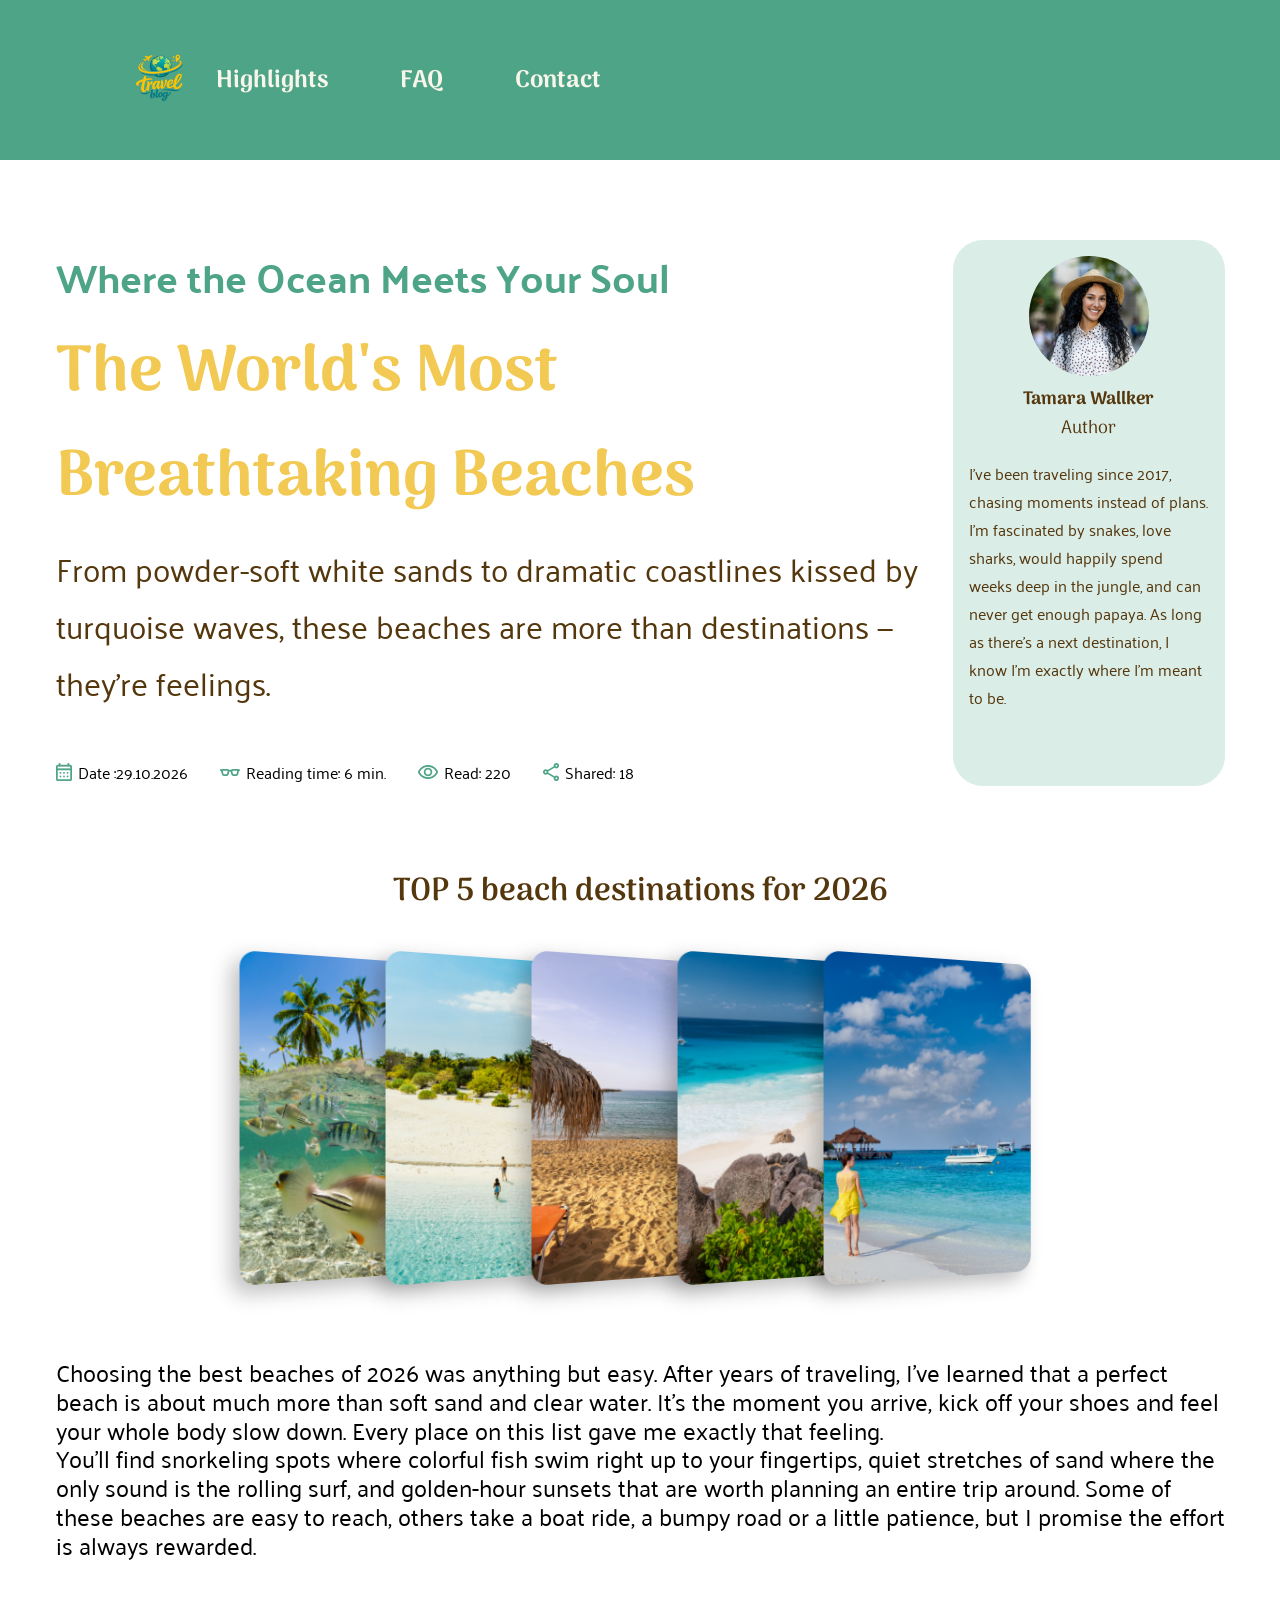
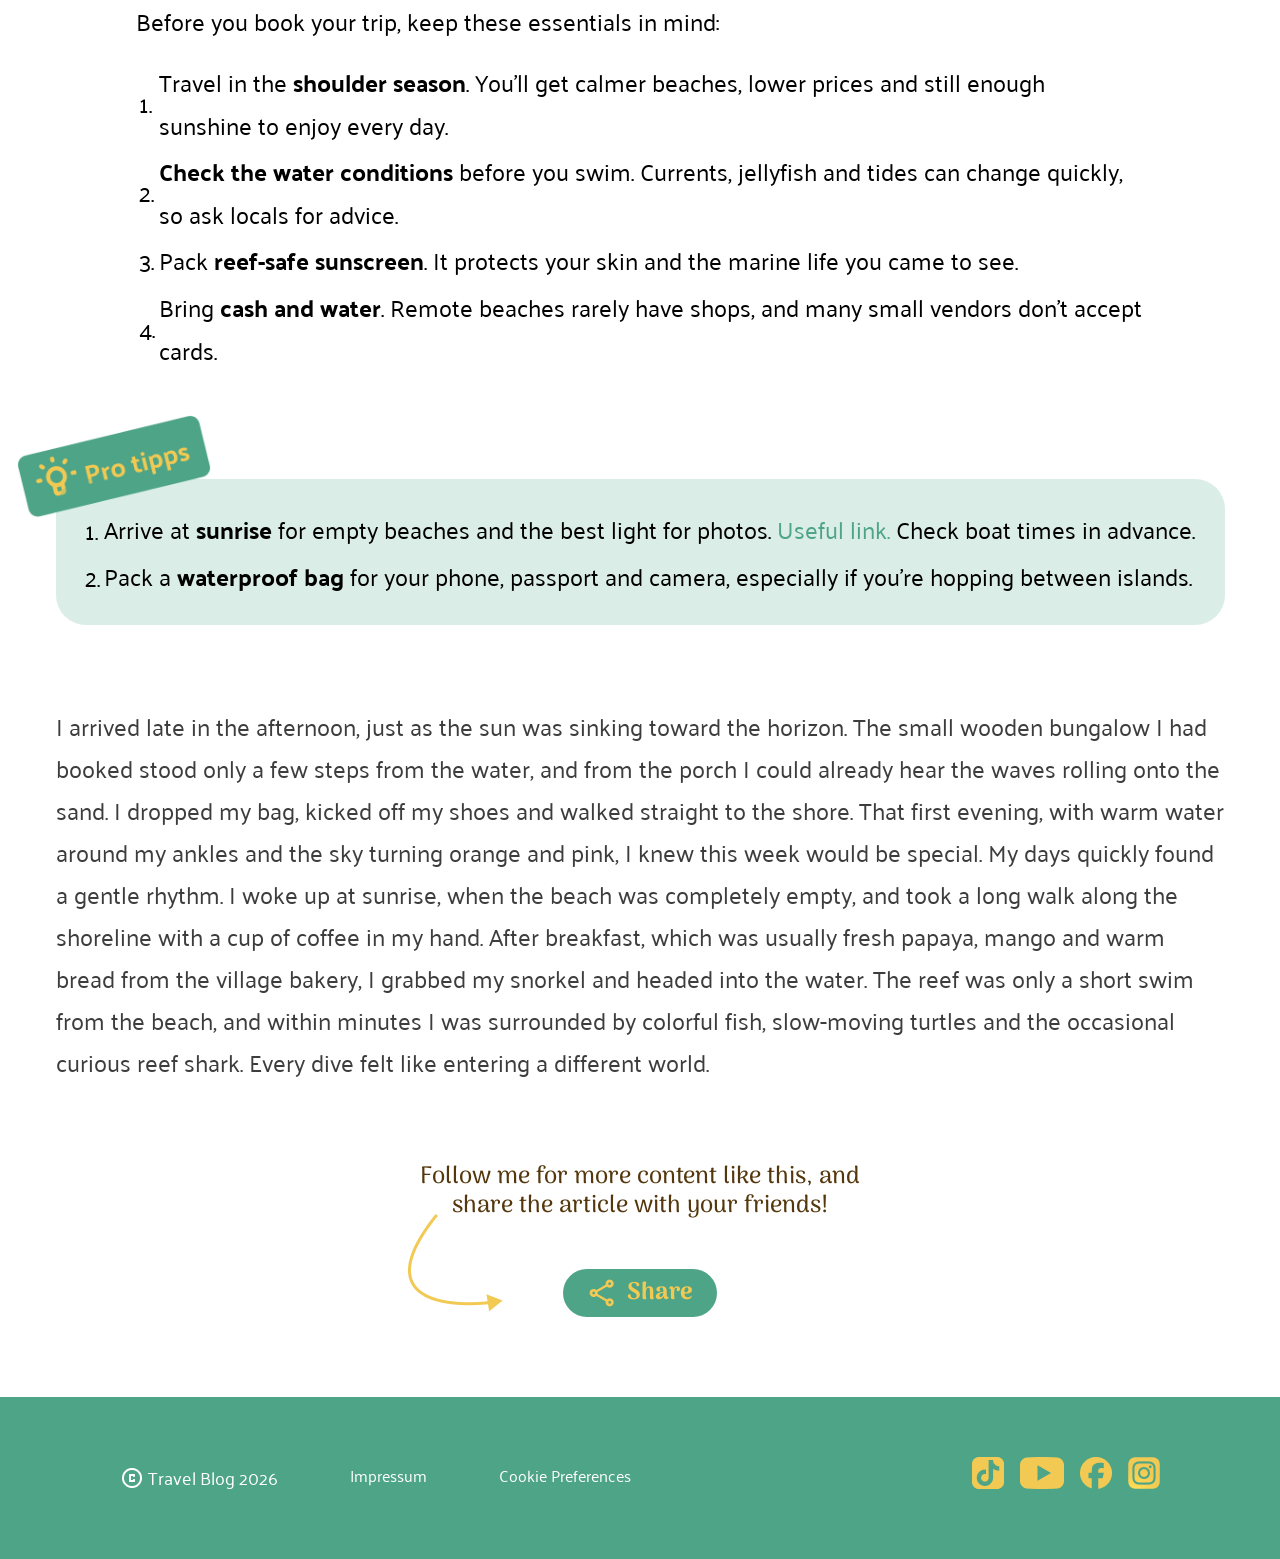
==== commit 7c23f028: "logolink" ====
--- a/article-01.html
+++ b/article-01.html
@@ -13,13 +13,14 @@
     <link rel="stylesheet" href="./css/font.css" />
     <link rel="stylesheet" href="./css/article-01.css" />
     <link rel="stylesheet" href="./css/responsiv-allgemein.css" />
+    <link rel="stylesheet" href="./css/responsiv-article-01.css" />
   </head>
   <body>
     <div class="header-box">
       <div class="header-content">
-        <div class="header-logo">
+        <a class="header-logo" href="index.html">
           <img src="./assets/img/logo.png" alt="Travel" />
-        </div>
+        </a>
         <div class="header-links">
           <div>
             <a href="index.html#highlights">Highlights</a>
--- a/css/footer.css
+++ b/css/footer.css
@@ -43,4 +43,4 @@
     align-items: center;
     gap: 16px;
 
-}+}
--- a/css/font.css
+++ b/css/font.css
@@ -106,6 +106,7 @@
 }
 
 .article-subtitle {
+    font-family: 'Palanquin';
     font-weight: 600;
     color: #4EA487;
     font-size: 40px;
@@ -285,4 +286,106 @@
 }
 .FAQ{
     font-size: 24px;
-}+}
+
+.beach-container-text p {
+    font-family: 'Palanquin';
+    line-height: 1.2;
+}
+
+.article-list li,
+.article-list strong {
+    font-family: 'Palanquin';
+}
+
+.article-list li {
+    font-size: 24px;
+    line-height: 1.2;
+    color: #3D3D3D;
+}
+
+
+.hero-desktop-text h1 {
+    font-family: 'Arima';
+    font-size: 64px;
+    font-weight: 700;
+    line-height: 1.2;
+}
+
+.hero-desktop-text p {
+    font-family: 'Palanquin';
+    font-size: 24px;
+    line-height: 1.2;
+}
+
+.FAQ .FAQ-header h2 {
+    font-family: 'Arima';
+    font-size: 52px;
+    font-weight: 700;
+    line-height: 1.2;
+}
+
+.FAQ .FAQ-details summary {
+    font-family: "Palanquin", sans-serif;
+    font-size: 24px;
+    font-weight: 700;
+    line-height: 120%;
+}
+
+.FAQ .FAQ-details p {
+    font-family: 'Palanquin';
+    font-size: 16px;
+}
+
+.contact-title h2 {
+    font-family: 'Arima';
+    font-size: 52px;
+    font-weight: 700;
+    line-height: 1.2;
+}
+
+.contact-header p {
+    font-family: 'Palanquin';
+}
+
+.contact-field label {
+    font-family: "Palanquin", sans-serif;
+    font-size: 16px;
+}
+
+.contact-field input,
+.contact-field textarea {
+    font-family: "Palanquin", sans-serif;
+    font-size: 16px;
+}
+
+.contact-privacy {
+    font-size: 12px;
+}
+
+.contact-privacy label,
+.contact-privacy a {
+    font-family: 'Palanquin';
+}
+
+.contact-button {
+    font-size: 16px;
+}
+
+.imprint-title {
+    font-size: 48px;
+}
+
+.imprint-section h2 {
+    font-size: 24px;
+}
+
+.imprint-section p {
+    font-family: 'Palanquin';
+    font-size: 18px;
+    line-height: 1.2;
+}
+
+.imprint-section a {
+    font-family: 'Palanquin';
+}
--- a/css/responsiv-allgemein.css
+++ b/css/responsiv-allgemein.css
@@ -369,4 +369,20 @@
     .imprint-section p {
         font-size: 16px;
     }
-}+}
+@media (max-width: 600px) {
+  .end-text{
+    margin-bottom: 16px;
+  }
+}
+
+@media screen and (min-width: 1440px) {
+
+    .header-content {
+        padding: 40px max(120px, calc((100% - 1440px) / 2));
+    }
+
+    .footer-content {
+        padding: 60px max(120px, calc((100% - 1440px) / 2));
+    }
+}
--- a/css/responsiv-article-01.css
+++ b/css/responsiv-article-01.css
@@ -0,0 +1,45 @@
+@media (max-width: 600px) {
+
+    .beach-list {
+        margin: 24px 0 32px;
+        gap: 16px;
+    }
+
+    .beach-list p,
+    .beach-list td,
+    .pro-tips-table td {
+        font-size: 16px;
+        line-height: 1.2;
+    }
+
+    .beach-list strong,
+    .pro-tips-table strong,
+    .pro-tips-table a {
+        font-size: inherit;
+    }
+
+    .beach-list table,
+    .pro-tips-table table {
+        border-spacing: 0;
+    }
+
+    .beach-list td,
+    .pro-tips-table td {
+        padding: 0;
+        vertical-align: top;
+    }
+
+    .beach-list td:first-child {
+        padding: 0 4px 0 11px;
+    }
+
+    .pro-tips-table td:first-child {
+        padding-right: 4px;
+    }
+
+    .beach-container-text p,
+    .end-text h6 {
+        font-size: 16px;
+        line-height: 1.2;
+    }
+}
